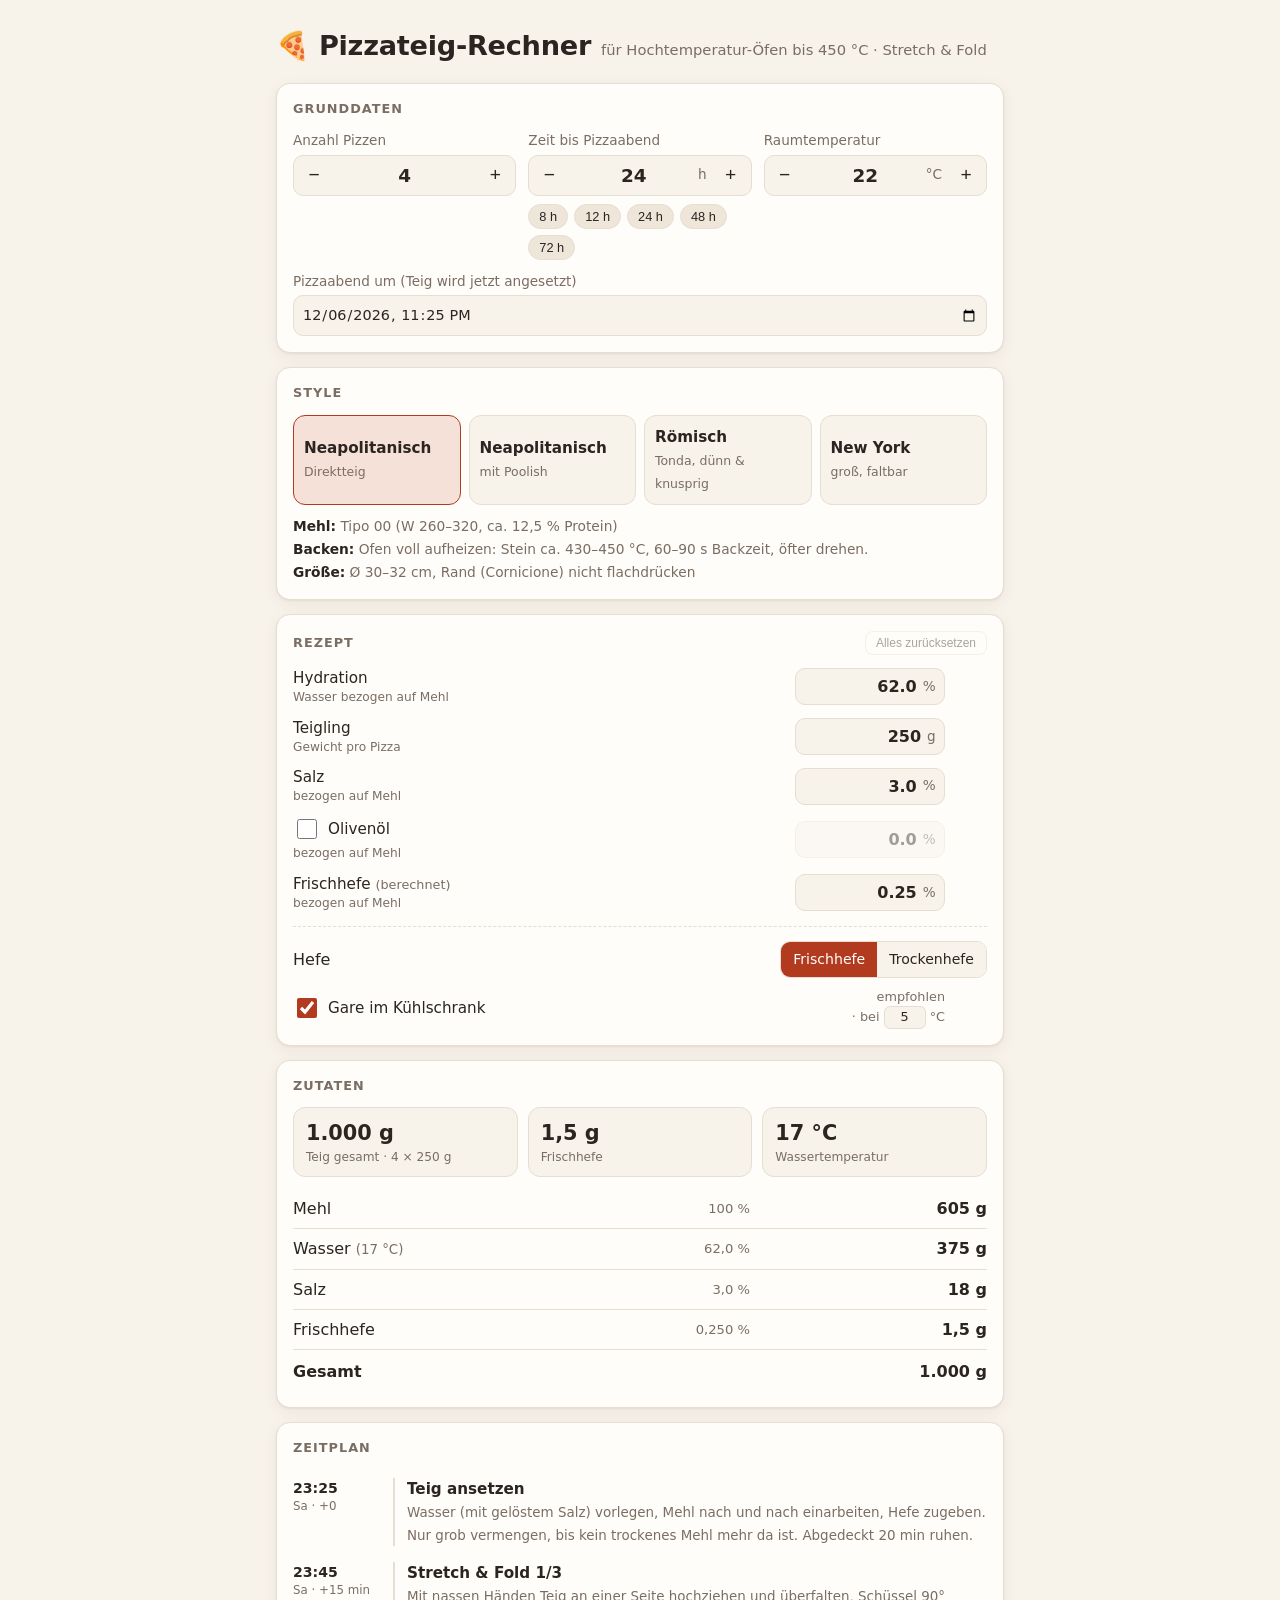
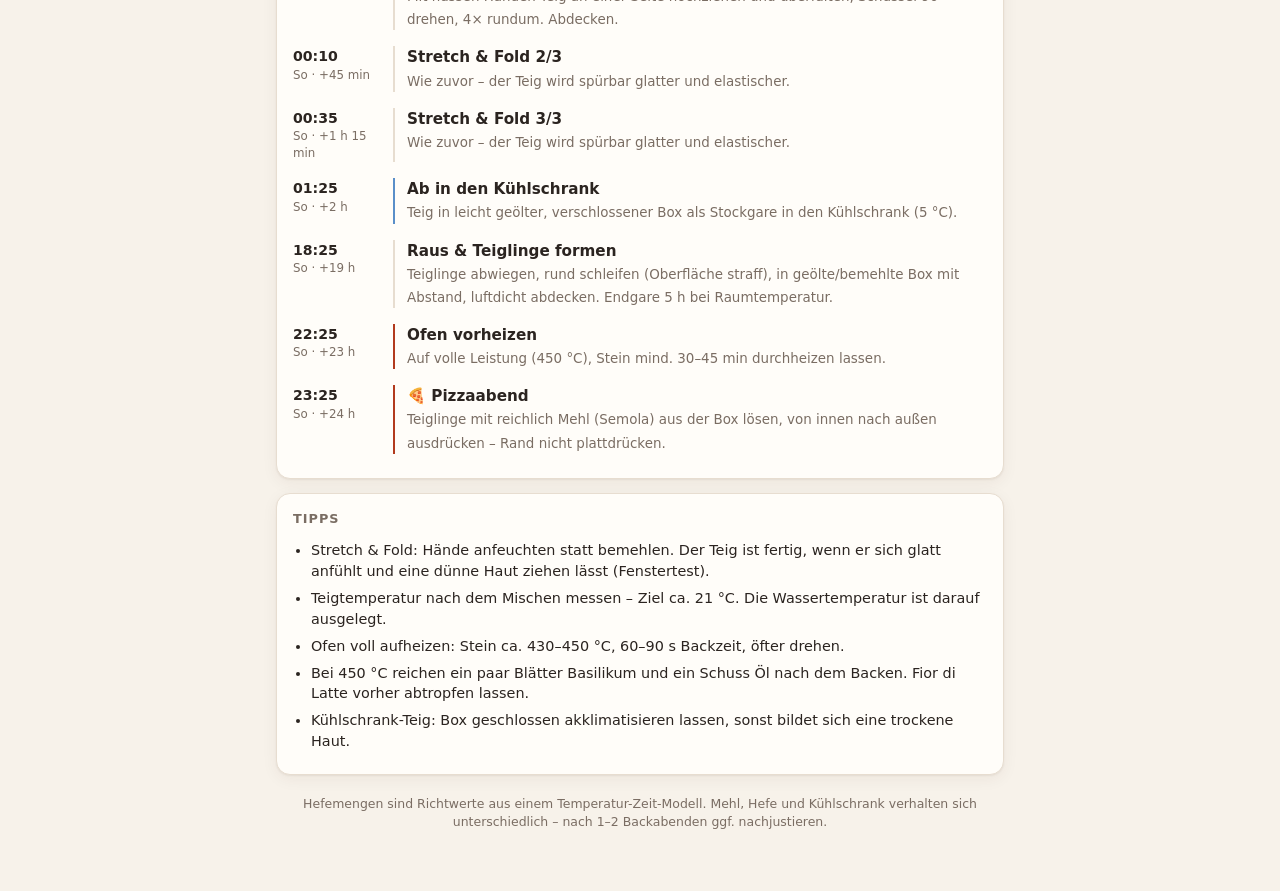
==== index.html @ 467fdfcc "Replace topping generator with pizza dough calculator Co-Authored-By: Claude Opus 5.5 <noreply@anthr" ====
<!DOCTYPE html>
<html lang="de">
<head>
<meta charset="UTF-8">
<meta name="viewport" content="width=device-width, initial-scale=1">
<meta name="theme-color" content="#b23a1e">
<title>Pizzateig-Rechner</title>
<style>
:root{
  --bg:#f7f2ea; --card:#fffdf9; --ink:#2b2420; --muted:#7a6d63; --line:#e7ddd0;
  --accent:#b23a1e; --accent-ink:#fff; --accent-soft:#f6e1d9; --ok:#3f7d3a; --warn:#a66a00; --warn-soft:#fdf1d8;
  --chip:#efe6da; --shadow:0 1px 2px rgba(60,40,20,.06),0 4px 16px rgba(60,40,20,.06);
}
@media (prefers-color-scheme:dark){
  :root:not([data-theme="light"]){
    --bg:#1a1614; --card:#241f1c; --ink:#f1e9e1; --muted:#a8998c; --line:#3a322d;
    --accent:#e2694a; --accent-ink:#1a1614; --accent-soft:#3d2620; --ok:#7fbf77; --warn:#e5b04f; --warn-soft:#3a2e17;
    --chip:#302924; --shadow:none;
  }
}
*{box-sizing:border-box}
html,body{margin:0}
body{background:var(--bg);color:var(--ink);font:16px/1.45 system-ui,-apple-system,"Segoe UI",Roboto,sans-serif;-webkit-font-smoothing:antialiased}
.wrap{max-width:760px;margin:0 auto;padding:20px 16px 60px}
header{display:flex;align-items:baseline;gap:10px;flex-wrap:wrap;margin:6px 0 18px}
header h1{font-size:1.7rem;margin:0;letter-spacing:-.01em}
header p{margin:0;color:var(--muted);font-size:.92rem}
.card{background:var(--card);border:1px solid var(--line);border-radius:14px;padding:16px;margin-bottom:14px;box-shadow:var(--shadow)}
.card h2{font-size:.8rem;text-transform:uppercase;letter-spacing:.08em;color:var(--muted);margin:0 0 12px;display:flex;justify-content:space-between;align-items:center;gap:8px}
.grid{display:grid;grid-template-columns:repeat(3,1fr);gap:12px}
@media (max-width:620px){.grid{grid-template-columns:1fr}}
label.f{display:block;font-size:.85rem;color:var(--muted);margin-bottom:4px}
.stepper{display:flex;align-items:stretch;border:1px solid var(--line);border-radius:10px;overflow:hidden;background:var(--bg)}
.stepper button{border:0;background:transparent;color:var(--ink);width:40px;font-size:1.2rem;cursor:pointer}
.stepper button:active{background:var(--chip)}
.stepper input{flex:1;min-width:0;border:0;background:transparent;text-align:center;font:600 1.15rem system-ui,sans-serif;color:var(--ink);padding:9px 0;-moz-appearance:textfield}
input::-webkit-outer-spin-button,input::-webkit-inner-spin-button{-webkit-appearance:none;margin:0}
.unit{align-self:center;color:var(--muted);font-size:.85rem;padding-right:4px}
.hint{font-size:.8rem;color:var(--muted);margin-top:5px}
.chips{display:flex;gap:6px;flex-wrap:wrap;margin-top:8px}
.chip{border:1px solid var(--line);background:var(--chip);color:var(--ink);border-radius:999px;padding:4px 10px;font-size:.8rem;cursor:pointer}
.chip:hover{border-color:var(--accent)}
input[type=datetime-local]{width:100%;border:1px solid var(--line);border-radius:10px;padding:8px;background:var(--bg);color:var(--ink);font:inherit;font-size:.9rem}
.styles{display:grid;grid-template-columns:repeat(4,1fr);gap:8px}
@media (max-width:620px){.styles{grid-template-columns:1fr 1fr}}
.style{border:1.5px solid var(--line);background:var(--bg);border-radius:12px;padding:10px;text-align:left;cursor:pointer;color:var(--ink);font:inherit}
.style b{display:block;font-size:.95rem}
.style span{font-size:.78rem;color:var(--muted)}
.style[aria-pressed=true]{border-color:var(--accent);background:var(--accent-soft)}
.styleinfo{margin-top:12px;font-size:.86rem;color:var(--muted);display:grid;gap:3px}
.styleinfo strong{color:var(--ink);font-weight:600}
.rows{display:grid;gap:10px}
.row{display:grid;grid-template-columns:1fr 150px 34px;align-items:center;gap:8px}
.row .name{font-size:.95rem}
.row .name small{display:block;color:var(--muted);font-size:.76rem}
.row .in{display:flex;align-items:center;border:1px solid var(--line);border-radius:10px;background:var(--bg);overflow:hidden}
.row .in input{width:100%;border:0;background:transparent;color:var(--ink);font:600 1rem system-ui,sans-serif;padding:8px 6px 8px 10px;text-align:right}
.row.changed .in{border-color:var(--warn);background:var(--warn-soft)}
.reset{border:0;background:transparent;color:var(--warn);font-size:1.1rem;cursor:pointer;visibility:hidden;width:34px;height:34px;border-radius:8px}
.row.changed .reset{visibility:visible}
.reset:hover{background:var(--chip)}
.toggle{display:flex;align-items:center;gap:8px;cursor:pointer;font-size:.95rem}
.toggle input{width:20px;height:20px;accent-color:var(--accent)}
.seg{display:inline-flex;border:1px solid var(--line);border-radius:10px;overflow:hidden}
.seg button{border:0;background:var(--bg);color:var(--ink);padding:7px 12px;font:inherit;font-size:.88rem;cursor:pointer}
.seg button[aria-pressed=true]{background:var(--accent);color:var(--accent-ink)}
.btn-link{border:1px solid var(--line);background:transparent;color:var(--ink);border-radius:8px;padding:4px 10px;font-size:.75rem;cursor:pointer;text-transform:none;letter-spacing:0}
.btn-link:disabled{opacity:.4;cursor:default}
.sep{border:0;border-top:1px dashed var(--line);margin:4px 0}
.notice{border-radius:10px;padding:9px 12px;font-size:.86rem;margin-top:10px;background:var(--warn-soft);color:var(--ink);border-left:3px solid var(--warn)}
.notice.ok{border-left-color:var(--ok);background:var(--chip)}
table{width:100%;border-collapse:collapse}
td{padding:8px 0;border-bottom:1px solid var(--line);font-size:1rem}
td.g{text-align:right;font-weight:700;font-variant-numeric:tabular-nums;white-space:nowrap}
td.p{text-align:right;color:var(--muted);font-size:.82rem;width:70px;font-variant-numeric:tabular-nums}
tr.total td{border-bottom:0;font-weight:700;padding-top:10px}
h3{font-size:.95rem;margin:14px 0 2px}
h3:first-child{margin-top:0}
.sub{font-size:.8rem;color:var(--muted);margin:0 0 4px}
.big{display:flex;gap:10px;flex-wrap:wrap;margin-bottom:12px}
.kpi{flex:1;min-width:120px;background:var(--bg);border:1px solid var(--line);border-radius:12px;padding:10px 12px}
.kpi .v{font-size:1.3rem;font-weight:700;font-variant-numeric:tabular-nums}
.kpi .l{font-size:.76rem;color:var(--muted)}
.tl{list-style:none;margin:0;padding:0;position:relative}
.tl li{display:grid;grid-template-columns:88px 1fr;gap:12px;padding:8px 0;position:relative}
.tl .t{font-variant-numeric:tabular-nums;font-weight:600;font-size:.88rem}
.tl .t small{display:block;color:var(--muted);font-weight:400;font-size:.74rem}
.tl .d{border-left:2px solid var(--line);padding-left:12px}
.tl .d b{display:block;font-size:.95rem}
.tl .d span{font-size:.84rem;color:var(--muted)}
.tl li.cold .d{border-left-color:#5a8fc9}
.tl li.hot .d{border-left-color:var(--accent)}
.tips{margin:0;padding-left:18px;font-size:.9rem}
.tips li{margin-bottom:6px}
footer{color:var(--muted);font-size:.78rem;text-align:center;margin-top:20px}
</style>
</head>
<body>
<div class="wrap">
  <header>
    <h1>🍕 Pizzateig-Rechner</h1>
    <p>für Hochtemperatur-Öfen bis 450 °C · Stretch &amp; Fold</p>
  </header>

  <section class="card">
    <h2>Grunddaten</h2>
    <div class="grid">
      <div>
        <label class="f" for="n">Anzahl Pizzen</label>
        <div class="stepper"><button data-step="n" data-d="-1" aria-label="weniger">−</button><input id="n" type="number" inputmode="numeric" min="1" max="50"><button data-step="n" data-d="1" aria-label="mehr">+</button></div>
      </div>
      <div>
        <label class="f" for="h">Zeit bis Pizzaabend</label>
        <div class="stepper"><button data-step="h" data-d="-1" aria-label="weniger">−</button><input id="h" type="number" inputmode="decimal" min="3" max="120" step="0.5"><span class="unit">h</span><button data-step="h" data-d="1" aria-label="mehr">+</button></div>
        <div class="chips" id="hchips"></div>
      </div>
      <div>
        <label class="f" for="rt">Raumtemperatur</label>
        <div class="stepper"><button data-step="rt" data-d="-1" aria-label="kälter">−</button><input id="rt" type="number" inputmode="decimal" min="14" max="32" step="0.5"><span class="unit">°C</span><button data-step="rt" data-d="1" aria-label="wärmer">+</button></div>
      </div>
    </div>
    <div style="margin-top:12px">
      <label class="f" for="target">Pizzaabend um (Teig wird jetzt angesetzt)</label>
      <input id="target" type="datetime-local">
    </div>
  </section>

  <section class="card">
    <h2>Style</h2>
    <div class="styles" id="styles"></div>
    <div class="styleinfo" id="styleinfo"></div>
  </section>

  <section class="card">
    <h2>Rezept <button class="btn-link" id="resetAll">Alles zurücksetzen</button></h2>
    <div class="rows" id="rows"></div>
    <hr class="sep" style="margin:14px 0">
    <div class="rows">
      <div style="display:flex;justify-content:space-between;align-items:center;gap:10px;flex-wrap:wrap">
        <span>Hefe</span>
        <div class="seg" id="yeastType">
          <button data-v="fresh">Frischhefe</button><button data-v="dry">Trockenhefe</button>
        </div>
      </div>
      <div class="row" id="row-fridge">
        <label class="toggle"><input type="checkbox" id="fridge"> <span id="fridgeLabel">Gare im Kühlschrank</span></label>
        <span class="hint" style="margin:0;text-align:right"><span id="fridgeHint"></span><label id="tfWrap" style="white-space:nowrap"> · bei <input id="tf" type="number" step="1" min="1" max="12" style="width:42px;border:1px solid var(--line);border-radius:6px;background:var(--bg);color:var(--ink);text-align:center;font:inherit"> °C</label></span>
        <button class="reset" data-reset="fridge" title="Vorschlag wiederherstellen">↺</button>
      </div>
    </div>
    <div id="notices"></div>
  </section>

  <section class="card">
    <h2>Zutaten</h2>
    <div class="big" id="kpis"></div>
    <div id="ingredients"></div>
  </section>

  <section class="card">
    <h2>Zeitplan</h2>
    <ul class="tl" id="timeline"></ul>
  </section>

  <section class="card">
    <h2>Tipps</h2>
    <ul class="tips" id="tips"></ul>
  </section>

  <footer>Hefemengen sind Richtwerte aus einem Temperatur-Zeit-Modell. Mehl, Hefe und Kühlschrank verhalten sich unterschiedlich – nach 1–2 Backabenden ggf. nachjustieren.</footer>
</div>

<script>
(() => {
'use strict';

/* ---------- Styles (Originalrezepte, für 450 °C-Ofen) ---------- */
const STYLES = {
  neap: {
    title:'Neapolitanisch', sub:'Direktteig',
    hyd:62, ball:250, salt:3.0, oilOn:false, oil:0, yeastFactor:1.0,
    sf:3, ddt:23, outBase:5, coldBalls:false,
    flour:'Tipo 00 (W 260–320, ca. 12,5 % Protein)',
    bake:'Ofen voll aufheizen: Stein ca. 430–450 °C, 60–90 s Backzeit, öfter drehen.',
    size:'Ø 30–32 cm, Rand (Cornicione) nicht flachdrücken'
  },
  poolish: {
    title:'Neapolitanisch', sub:'mit Poolish',
    hyd:68, ball:260, salt:3.0, oilOn:false, oil:0, yeastFactor:1.0, poolish:40,
    sf:3, ddt:23, outBase:5, coldBalls:false,
    flour:'Tipo 00 (W 300–330) – starkes Mehl, v. a. für die Poolish',
    bake:'Stein ca. 430–450 °C, 60–90 s. Höhere Hydration → luftigerer, aromatischer Rand.',
    size:'Ø 30–33 cm'
  },
  roman: {
    title:'Römisch', sub:'Tonda, dünn & knusprig',
    hyd:58, ball:180, salt:2.5, oilOn:true, oil:4, yeastFactor:1.1,
    sf:2, ddt:23, outBase:4, coldBalls:false,
    flour:'Tipo 0 oder 00 (W 240–280)',
    bake:'Ofen auf ca. 350–380 °C runterregeln, 2–3 min backen, bis der Boden durchgehend knusprig ist.',
    size:'Ø 30–32 cm, mit dem Nudelholz hauchdünn ausrollen, kein Rand'
  },
  ny: {
    title:'New York', sub:'groß, faltbar',
    hyd:63, ball:300, salt:2.5, oilOn:true, oil:2.5, yeastFactor:1.3,
    sf:3, ddt:22, outBase:3, coldBalls:true, preferFridge:true,
    flour:'Brotmehl / Tipo 0 mit hohem Protein (13–14 %), z. B. 70 % Tipo 0 + 30 % Manitoba',
    bake:'Ofen auf ca. 320–350 °C runterregeln, 3–5 min. Klassisch wird Zucker zugegeben – bei Hochtemperatur weglassen, sonst verbrennt der Boden.',
    size:'ca. 35 cm (14″) bei 300 g, für 40 cm ca. 380 g'
  }
};

/* ---------- Hefe-Modell ----------
   Aktivität relativ zu 24 °C (≈ Verdopplung je ~8 °C, unter 12 °C stark gebremst).
   Effektive Gärstunden E = Σ Stunden × Aktivität.
   Frischhefe [% vom Mehl] aus E per log-log-Interpolation (kalibriert an gängigen Praxiswerten). */
const act = T => Math.exp(0.09*(T-24)) * (T < 12 ? Math.exp(0.08*(T-12)) : 1);
const YT = [[1.5,2.8],[2,2.0],[3,1.1],[4,0.7],[6,0.35],[8,0.22],[12,0.13],[16,0.09],[24,0.06],[36,0.04],[48,0.03],[72,0.02],[100,0.015],[150,0.01]];
function freshPct(E){
  if (E <= YT[0][0]) return YT[0][1];
  for (let i=1;i<YT.length;i++){
    const [x1,y1]=YT[i-1],[x2,y2]=YT[i];
    if (E <= x2){
      const t=(Math.log(E)-Math.log(x1))/(Math.log(x2)-Math.log(x1));
      return Math.exp(Math.log(y1)+t*(Math.log(y2)-Math.log(y1)));
    }
  }
  return YT[YT.length-1][1];
}
// Effektive Stunden für eine Phasenliste [{h, T}] inkl. Übergängen Kühlschrank <-> Raum
function effHours(phases){ return phases.reduce((s,p)=>s+p.h*act(p.T),0); }
function coldPhases(rt, tf, hours){ // Teig kühlt nicht sofort ab
  const c=Math.min(2,hours); return [{h:c,T:(rt+tf)/2},{h:Math.max(0,hours-c),T:tf}];
}
function warmPhases(rt, tf, hours){
  const w=Math.min(1.5,hours); return [{h:w,T:(rt+tf)/2},{h:Math.max(0,hours-w),T:rt}];
}
const clamp=(v,a,b)=>Math.min(b,Math.max(a,v));

/* ---------- State ---------- */
const DEFAULTS = {n:4, h:24, rt:22, style:'neap', yeast:'fresh', tf:5, ov:{}};
let S = load();
function load(){
  try{ const s=JSON.parse(localStorage.getItem('pizzateig-v1')); if(s&&STYLES[s.style]) return Object.assign({},DEFAULTS,s,{ov:s.ov||{}}); }catch(e){}
  return JSON.parse(JSON.stringify(DEFAULTS));
}
function save(){ try{ localStorage.setItem('pizzateig-v1', JSON.stringify(S)); }catch(e){} }

/* ---------- Berechnung ---------- */
function compute(){
  const st=STYLES[S.style], ov=S.ov, H=S.h, rt=S.rt, tf=S.tf;
  const isP = S.style==='poolish';
  const tAdj = Math.exp(-0.09*(rt-22)); // wärmer -> kürzere Endgare

  // Vorschläge (Rezept)
  const sug = {hyd:st.hyd, ball:st.ball, salt:st.salt, oilOn:st.oilOn, oil:st.oilOn?st.oil:(st.oil||0), poolish:st.poolish||0, tf:5};
  const val = k => (ov[k]!==undefined ? ov[k] : sug[k]);
  const hyd=val('hyd'), ball=val('ball'), salt=val('salt'), oilOn=val('oilOn'), oil=oilOn?val('oil'):0, pShare=isP?val('poolish'):0;

  // Phasen
  let plan = {};
  let E, poolE=0, fridgePossible, fridgeSuggested;
  if (!isP){
    const out = clamp(st.outBase*tAdj, st.coldBalls?1.5:2, st.coldBalls?4:7);
    const pre = 2; // Mischen + S&F + kurze Stockgare
    const fridgeH = H - pre - out;
    fridgePossible = fridgeH >= 12;
    fridgeSuggested = fridgePossible && (H >= 24 || st.preferFridge || rt >= 26);
    const fridge = fridgePossible && (ov.fridge!==undefined ? ov.fridge : fridgeSuggested);
    if (fridge){
      E = effHours([{h:pre,T:rt}, ...coldPhases(rt,tf,fridgeH), ...warmPhases(rt,tf,out)]);
      plan = {fridge, pre, fridgeH, out};
    } else {
      const appretto = H < 6 ? H*0.45 : clamp(H*0.35*tAdj, 2.5, 8);
      E = H*act(rt);
      plan = {fridge, appretto};
    }
  } else {
    const M = clamp(5*tAdj, 3, 7);          // Hauptteig-Phase
    const P = Math.max(1, H - M);            // Poolish-Phase
    fridgePossible = P >= 14;
    fridgeSuggested = fridgePossible && (P >= 20 || rt >= 26);
    const fridge = fridgePossible && (ov.fridge!==undefined ? ov.fridge : fridgeSuggested);
    if (fridge){
      poolE = effHours([{h:1,T:rt}, ...coldPhases(rt,tf,P-2), {h:1,T:(rt+tf)/2}]);
    } else poolE = P*act(rt);
    E = poolE;
    plan = {fridge, M, P, appretto: M*0.6};
  }

  // Rezeptabhängige Korrektur: Salz bremst, Wasser beschleunigt
  const recipeF = clamp(st.yeastFactor * (1+(salt-2.8)*0.15) * (1-(hyd-62)*0.01), 0.6, 1.6);
  let yPctSug = freshPct(E) * recipeF * (isP ? 0.8 : 1); // Poolish (100 % Hydration) gärt schneller
  if (S.yeast==='dry') yPctSug /= 3;
  sug.yeast = +yPctSug.toPrecision(2);
  const yPct = val('yeast');

  // Mengen
  const total = S.n * ball;
  let flour, water, saltG, oilG, yeastG, poolishBlock=null, mainBlock=null;
  if (!isP){
    flour = total / (1 + hyd/100 + salt/100 + oil/100 + yPct/100);
    water = flour*hyd/100; saltG=flour*salt/100; oilG=flour*oil/100; yeastG=flour*yPct/100;
  } else {
    // Hefe-% bezieht sich auf das Poolish-Mehl
    const pf = pShare/100;
    flour = total / (1 + hyd/100 + salt/100 + oil/100 + pf*yPct/100);
    water = flour*hyd/100; saltG=flour*salt/100; oilG=flour*oil/100;
    const pFlour = flour*pf, pWater = Math.min(pFlour, water);
    yeastG = pFlour*yPct/100;
    poolishBlock = {flour:pFlour, water:pWater, yeast:yeastG};
    mainBlock = {flour:flour-pFlour, water:water-pWater, salt:saltG, oil:oilG};
  }

  // Wassertemperatur (Zielteigtemperatur, Mehltemp ≈ Raumtemp, Reibung S&F ≈ 2 °C)
  let waterT, poolWaterT=null;
  if (!isP){
    const ddt = plan.fridge ? st.ddt-2 : st.ddt;
    waterT = clamp(3*ddt - rt - rt - 2, 2, 35);
  } else {
    poolWaterT = clamp(2*(plan.fridge?20:21) - rt, 2, 30);
    const poolT = plan.fridge ? (rt+tf)/2 : rt;
    waterT = clamp(4*st.ddt - rt - rt - poolT - 2, 2, 30);
  }

  return {st, sug, val, hyd, ball, salt, oil, oilOn, pShare, yPct, total, flour, water, saltG, oilG, yeastG,
          poolishBlock, mainBlock, plan, E, fridgePossible, fridgeSuggested, waterT, poolWaterT, isP};
}

/* ---------- Rendering ---------- */
const $ = id => document.getElementById(id);
const fmt = (v,d=0) => v.toLocaleString('de-DE',{minimumFractionDigits:d,maximumFractionDigits:d});
const g = v => v>=10 ? fmt(v)+' g' : v>=1 ? fmt(v,1)+' g' : fmt(v,2)+' g';

function renderStyles(){
  $('styles').innerHTML = Object.entries(STYLES).map(([k,s]) =>
    `<button class="style" data-style="${k}" aria-pressed="${S.style===k}"><b>${s.title}</b><span>${s.sub}</span></button>`).join('');
  const s=STYLES[S.style];
  $('styleinfo').innerHTML = `<div><strong>Mehl:</strong> ${s.flour}</div><div><strong>Backen:</strong> ${s.bake}</div><div><strong>Größe:</strong> ${s.size}</div>`;
}

const ROWS = [
  {k:'hyd', name:'Hydration', unit:'%', step:0.5, dec:1, help:'Wasser bezogen auf Mehl'},
  {k:'ball', name:'Teigling', unit:'g', step:5, dec:0, help:'Gewicht pro Pizza'},
  {k:'salt', name:'Salz', unit:'%', step:0.1, dec:1, help:'bezogen auf Mehl'},
  {k:'oil', name:'Olivenöl', unit:'%', step:0.5, dec:1, help:'bezogen auf Mehl', toggle:'oilOn'},
  {k:'poolish', name:'Poolish-Anteil', unit:'%', step:5, dec:0, help:'Anteil am Gesamtmehl (100 % Hydration)', only:'poolish'},
  {k:'yeast', name:'Hefe', unit:'%', step:0.01, dec:3, help:''},
];

function renderRows(r){
  const html = ROWS.filter(x=>!x.only || x.only===S.style).map(x=>{
    const v=r.val(x.k), changed = S.ov[x.k]!==undefined || (x.toggle && S.ov[x.toggle]!==undefined);
    let name = x.name, help=x.help;
    if (x.k==='yeast'){
      name = (S.yeast==='dry'?'Trockenhefe':'Frischhefe') + ' <span style="color:var(--muted);font-size:.8rem">(berechnet)</span>';
      help = r.isP ? 'bezogen auf das Poolish-Mehl' : 'bezogen auf Mehl';
    }
    if (x.toggle){
      name = `<label class="toggle" style="display:inline-flex"><input type="checkbox" data-toggle="${x.toggle}" ${r.oilOn?'checked':''}> ${x.name}</label>`;
    }
    const disabled = x.toggle && !r.oilOn;
    const shown = x.k==='yeast' ? (+v).toFixed(v<0.1?3:2) : fmt(+v, x.dec).replace(/\./g,'').replace(',', '.');
    return `<div class="row ${changed?'changed':''}">
      <div class="name">${name}<small>${help}${changed?` · Vorschlag: ${x.k==='yeast'? (+r.sug[x.k]).toString().replace('.',',') : fmt(r.sug[x.k],x.dec)} ${x.unit}`:''}</small></div>
      <div class="in" style="${disabled?'opacity:.45':''}"><input type="number" inputmode="decimal" step="${x.step}" data-k="${x.k}" value="${shown}" ${disabled?'disabled':''}><span class="unit">${x.unit}&nbsp;</span></div>
      <button class="reset" data-reset="${x.k}${x.toggle?','+x.toggle:''}" title="Vorschlag wiederherstellen">↺</button>
    </div>`;
  }).join('');
  const rows=$('rows');
  // Fokus erhalten, wenn ein Feld gerade bearbeitet wird
  const active=document.activeElement && document.activeElement.dataset ? document.activeElement.dataset.k : null;
  if (active && rows.contains(document.activeElement)) {
    // nur Nachbar-Felder und Klassen aktualisieren
    const tmp=document.createElement('div'); tmp.innerHTML=html;
    [...tmp.children].forEach((nr,i)=>{
      const cur=rows.children[i]; if(!cur) return;
      const ci=cur.querySelector('input[data-k]'), ni=nr.querySelector('input[data-k]');
      cur.className=nr.className;
      cur.querySelector('.name small').innerHTML=nr.querySelector('.name small').innerHTML;
      if (ci && ci.dataset.k!==active) ci.value=ni.value;
    });
    return;
  }
  rows.innerHTML = html;
}

function renderFridge(r){
  const cb=$('fridge'), row=$('row-fridge');
  cb.disabled = !r.fridgePossible;
  cb.checked = r.plan.fridge;
  $('fridgeLabel').textContent = r.isP ? 'Poolish im Kühlschrank' : 'Gare im Kühlschrank';
  const hint = !r.fridgePossible ? (r.isP?'ab ca. ':'ab ca. ')+minFridgeHours(r)+' h möglich'
             : r.fridgeSuggested ? 'empfohlen' : 'optional';
  $('fridgeHint').textContent = hint;
  $('tfWrap').style.display = r.plan.fridge ? '' : 'none';
  if (document.activeElement!==$('tf')) $('tf').value = S.tf;
  row.classList.toggle('changed', S.ov.fridge!==undefined && r.fridgePossible);
}
function minFridgeHours(r){
  if (r.isP) return Math.ceil(14 + r.plan.M);
  const tAdj=Math.exp(-0.09*(S.rt-22)), st=r.st;
  return Math.ceil(2 + 12 + clamp(st.outBase*tAdj, st.coldBalls?1.5:2, st.coldBalls?4:7));
}

function renderNotices(r){
  const n=[];
  if (!r.plan.fridge && !r.isP && S.h>30) n.push(['','Sehr lange Gare bei Raumtemperatur – die Hefemenge wird winzig und der Teig kann übersäuern. Kühlschrank-Gare ist hier deutlich sicherer.']);
  if (!r.plan.fridge && S.rt>=26 && S.h>=12) n.push(['','Warmer Raum: Teig im Auge behalten. Bei Übergare Teiglinge zwischendurch kurz kühl stellen.']);
  if (r.isP && r.plan.P<8) n.push(['','Für Poolish ist die Zeit knapp (Poolish < 8 h). Die Hefemenge wird hoch – Direktteig wäre hier die bessere Wahl.']);
  if (!r.isP && S.h<6) n.push(['','Kurze Gare: Pizza wird gehen, aber Aroma und Bekömmlichkeit profitieren stark von ≥ 8 h.']);
  if (r.yPct > 0 && r.yeastG < 1) n.push(['ok',`Kleine Hefemenge: 1 g ${S.yeast==='dry'?'Trockenhefe':'Frischhefe'} in 100 g Wasser (aus der Rezeptmenge) auflösen und davon <b>${fmt(r.yeastG*100)} g</b> verwenden.`]);
  if (r.hyd>70 && S.style!=='poolish') n.push(['','Hohe Hydration – mehr Stretch & Fold-Runden und ein starkes Mehl einplanen.']);
  $('notices').innerHTML = n.map(([c,t])=>`<div class="notice ${c}">${t}</div>`).join('');
}

function renderIngredients(r){
  const yName = S.yeast==='dry' ? 'Trockenhefe (Instant)' : 'Frischhefe';
  const pct = (v)=> fmt(v/r.flour*100, 1)+' %';
  $('kpis').innerHTML = `
    <div class="kpi"><div class="v">${fmt(r.total)} g</div><div class="l">Teig gesamt · ${S.n} × ${fmt(r.ball)} g</div></div>
    <div class="kpi"><div class="v">${g(r.yeastG)}</div><div class="l">${yName}</div></div>
    <div class="kpi"><div class="v">${fmt(r.waterT)} °C</div><div class="l">Wassertemperatur${r.isP?' Hauptteig':''}</div></div>`;
  let h='';
  if (!r.isP){
    h += `<table>
      <tr><td>Mehl</td><td class="p">100 %</td><td class="g">${g(r.flour)}</td></tr>
      <tr><td>Wasser <small style="color:var(--muted)">(${fmt(r.waterT)} °C)</small></td><td class="p">${pct(r.water)}</td><td class="g">${g(r.water)}</td></tr>
      <tr><td>Salz</td><td class="p">${pct(r.saltG)}</td><td class="g">${g(r.saltG)}</td></tr>
      ${r.oilG>0?`<tr><td>Olivenöl</td><td class="p">${pct(r.oilG)}</td><td class="g">${g(r.oilG)}</td></tr>`:''}
      <tr><td>${yName}</td><td class="p">${fmt(r.yPct,3)} %</td><td class="g">${g(r.yeastG)}</td></tr>
      <tr class="total"><td>Gesamt</td><td></td><td class="g">${g(r.flour+r.water+r.saltG+r.oilG+r.yeastG)}</td></tr>
    </table>`;
  } else {
    const p=r.poolishBlock, m=r.mainBlock;
    h += `<h3>1 · Poolish</h3><p class="sub">Wasser ca. ${fmt(r.poolWaterT)} °C · ${fmt(r.pShare)} % des Mehls</p><table>
      <tr><td>Mehl</td><td class="g">${g(p.flour)}</td></tr>
      <tr><td>Wasser</td><td class="g">${g(p.water)}</td></tr>
      <tr><td>${yName} <small style="color:var(--muted)">(${fmt(r.yPct,3)} % v. Poolish-Mehl)</small></td><td class="g">${g(p.yeast)}</td></tr>
    </table>
    <h3>2 · Hauptteig</h3><p class="sub">Wasser ca. ${fmt(r.waterT)} °C</p><table>
      <tr><td>Poolish (komplett)</td><td class="g">${g(p.flour+p.water+p.yeast)}</td></tr>
      <tr><td>Mehl</td><td class="g">${g(m.flour)}</td></tr>
      <tr><td>Wasser</td><td class="g">${g(m.water)}</td></tr>
      <tr><td>Salz</td><td class="g">${g(m.salt)}</td></tr>
      ${m.oil>0?`<tr><td>Olivenöl</td><td class="g">${g(m.oil)}</td></tr>`:''}
    </table>
    <h3>Gesamt</h3><table>
      <tr><td>Mehl</td><td class="p">100 %</td><td class="g">${g(r.flour)}</td></tr>
      <tr><td>Wasser</td><td class="p">${pct(r.water)}</td><td class="g">${g(r.water)}</td></tr>
      <tr><td>Salz</td><td class="p">${pct(r.saltG)}</td><td class="g">${g(r.saltG)}</td></tr>
      ${r.oilG>0?`<tr><td>Olivenöl</td><td class="p">${pct(r.oilG)}</td><td class="g">${g(r.oilG)}</td></tr>`:''}
      <tr><td>${yName}</td><td class="p"></td><td class="g">${g(r.yeastG)}</td></tr>
    </table>`;
  }
  $('ingredients').innerHTML = h;
}

/* ---------- Zeitplan ---------- */
function clock(hOffset){
  const d=new Date(Date.now()+hOffset*3600e3);
  d.setMinutes(Math.round(d.getMinutes()/5)*5,0,0);
  const day=d.toLocaleDateString('de-DE',{weekday:'short'});
  const t=d.toLocaleTimeString('de-DE',{hour:'2-digit',minute:'2-digit'});
  return {day,t};
}
const dur = h => { const m=Math.round(h*60/15)*15; const hh=Math.floor(m/60), mm=m%60; return hh? (mm? `${hh} h ${mm} min` : `${hh} h`) : `${mm} min`; };

function sfSteps(t0, sets, label){
  const out=[];
  out.push({t:t0, b:label, s:'Wasser (mit gelöstem Salz) vorlegen, Mehl nach und nach einarbeiten, Hefe zugeben. Nur grob vermengen, bis kein trockenes Mehl mehr da ist. Abgedeckt 20 min ruhen.'});
  for (let i=1;i<=sets;i++) out.push({t:t0+ (20+ (i-1)*25)/60, b:`Stretch & Fold ${i}/${sets}`, s: i===1?'Mit nassen Händen Teig an einer Seite hochziehen und überfalten, Schüssel 90° drehen, 4× rundum. Abdecken.' : 'Wie zuvor – der Teig wird spürbar glatter und elastischer.'});
  return out;
}

function renderTimeline(r){
  const st=r.st, p=r.plan, H=S.h, steps=[];
  const ballTxt = 'Teiglinge abwiegen, rund schleifen (Oberfläche straff), in geölte/bemehlte Box mit Abstand, luftdicht abdecken.';
  if (!r.isP){
    steps.push(...sfSteps(0, st.sf, 'Teig ansetzen'));
    const sfEnd = (20+(st.sf-1)*25)/60;
    if (p.fridge){
      if (st.coldBalls){
        steps.push({t:p.pre, b:'Teiglinge formen → Kühlschrank', s:ballTxt+` Ab in den Kühlschrank (${S.tf} °C).`, cls:'cold'});
      } else {
        steps.push({t:p.pre, b:'Ab in den Kühlschrank', s:`Teig in leicht geölter, verschlossener Box als Stockgare in den Kühlschrank (${S.tf} °C).`, cls:'cold'});
      }
      steps.push({t:p.pre+p.fridgeH, b: st.coldBalls?'Teiglinge aus dem Kühlschrank':'Raus & Teiglinge formen', s: st.coldBalls?`Box geschlossen bei Raumtemperatur akklimatisieren lassen (${dur(p.out)}).`:`${ballTxt} Endgare ${dur(p.out)} bei Raumtemperatur.`});
    } else {
      const ballAt = H - p.appretto;
      if (ballAt - sfEnd > 0.5) steps.push({t:sfEnd+0.1, b:'Stockgare', s:`Abgedeckt bei ${fmt(S.rt,1)} °C ruhen lassen (${dur(ballAt-sfEnd)}).`});
      steps.push({t:Math.max(ballAt, sfEnd+0.25), b:'Teiglinge formen', s:`${ballTxt} Endgare ${dur(p.appretto)}.`});
    }
  } else {
    if (p.fridge){
      steps.push({t:0, b:'Poolish ansetzen', s:'Hefe im Wasser auflösen, Mehl einrühren bis glatt. Abgedeckt 1 h bei Raumtemperatur.'});
      steps.push({t:1, b:'Poolish in den Kühlschrank', s:`Verschlossen bei ${S.tf} °C.`, cls:'cold'});
      steps.push({t:p.P-1, b:'Poolish raus', s:'Ca. 1 h akklimatisieren. Reif: Oberfläche voller Blasen, leicht gewölbt bis gerade einfallend.'});
    } else {
      steps.push({t:0, b:'Poolish ansetzen', s:`Hefe im Wasser auflösen, Mehl einrühren bis glatt. Abgedeckt bei ${fmt(S.rt,1)} °C reifen lassen (${dur(p.P)}). Reif: voller Blasen, Oberfläche beginnt leicht einzufallen.`});
    }
    const t0=p.P;
    steps.push({t:t0, b:'Hauptteig mischen', s:'Poolish mit dem Hauptteig-Wasser lösen, Mehl nach und nach einarbeiten, nach 5 min Salz (und ggf. Öl) zugeben. Abgedeckt 20 min ruhen.'});
    for (let i=1;i<=st.sf;i++) steps.push({t:t0+(20+(i-1)*25)/60, b:`Stretch & Fold ${i}/${st.sf}`, s: i===1?'Mit nassen Händen Teig hochziehen und überfalten, 4× rundum. Abdecken.':'Wie zuvor.'});
    const sfEnd=t0+(20+(st.sf-1)*25)/60, ballAt=H-p.appretto;
    steps.push({t:Math.max(ballAt,sfEnd+0.25), b:'Teiglinge formen', s:`${ballTxt} Endgare ${dur(H-Math.max(ballAt,sfEnd+0.25))} bei Raumtemperatur.`});
  }
  steps.push({t:H-1, b:'Ofen vorheizen', s: S.style==='neap'||S.style==='poolish' ? 'Auf volle Leistung (450 °C), Stein mind. 30–45 min durchheizen lassen.' : S.style==='roman' ? 'Auf ca. 350–380 °C (Steintemperatur messen).' : 'Auf ca. 320–350 °C (Steintemperatur messen).', cls:'hot'});
  steps.push({t:H, b:'🍕 Pizzaabend', s:'Teiglinge mit reichlich Mehl (Semola) aus der Box lösen, von innen nach außen ausdrücken – Rand nicht plattdrücken.', cls:'hot'});
  steps.sort((a,b)=>a.t-b.t);
  $('timeline').innerHTML = steps.map(x=>{ const c=clock(x.t); return `<li class="${x.cls||''}"><div class="t">${c.t}<small>${c.day} · +${dur(x.t)==='0 min'?'0':dur(x.t)}</small></div><div class="d"><b>${x.b}</b><span>${x.s}</span></div></li>`; }).join('');
}

function renderTips(r){
  const t = [
    'Stretch & Fold: Hände anfeuchten statt bemehlen. Der Teig ist fertig, wenn er sich glatt anfühlt und eine dünne Haut ziehen lässt (Fenstertest).',
    'Teigtemperatur nach dem Mischen messen – Ziel ca. '+(r.isP?r.st.ddt:(r.plan.fridge?r.st.ddt-2:r.st.ddt))+' °C. Die Wassertemperatur ist darauf ausgelegt.',
    r.st.bake,
  ];
  if (S.style==='neap'||S.style==='poolish') t.push('Bei 450 °C reichen ein paar Blätter Basilikum und ein Schuss Öl nach dem Backen. Fior di Latte vorher abtropfen lassen.');
  if (S.style==='roman') t.push('Für die typische Knusprigkeit ausrollen, sparsam belegen und eher etwas länger bei niedrigerer Hitze backen.');
  if (S.style==='ny') t.push('Low-moisture Mozzarella verwenden, Sauce ungekocht. Pizza zum Essen in der Mitte falten.');
  if (r.plan.fridge) t.push('Kühlschrank-Teig: Box geschlossen akklimatisieren lassen, sonst bildet sich eine trockene Haut.');
  $('tips').innerHTML = t.map(x=>`<li>${x}</li>`).join('');
}

function syncTarget(){
  const d=new Date(Date.now()+S.h*3600e3);
  const p=n=>String(n).padStart(2,'0');
  $('target').value = `${d.getFullYear()}-${p(d.getMonth()+1)}-${p(d.getDate())}T${p(d.getHours())}:${p(d.getMinutes())}`;
}

function render(){
  ['n','h','rt'].forEach(k=>{ if (document.activeElement!==$(k)) $(k).value=S[k]; });
  if (document.activeElement!==$('target')) syncTarget();
  $('hchips').innerHTML=[8,12,24,48,72].map(h=>`<button class="chip" data-h="${h}">${h} h</button>`).join('');
  document.querySelectorAll('#yeastType button').forEach(b=>b.setAttribute('aria-pressed', b.dataset.v===S.yeast));
  renderStyles();
  const r=compute();
  renderRows(r); renderFridge(r); renderNotices(r); renderIngredients(r); renderTimeline(r); renderTips(r);
  $('resetAll').disabled = Object.keys(S.ov).length===0;
  save();
}

/* ---------- Events ---------- */
const LIM = {n:[1,50], h:[3,120], rt:[14,32]};
function setBase(k,v){ if (isNaN(v)) return; S[k]=clamp(v,...LIM[k]); render(); }

document.addEventListener('click', e=>{
  const b=e.target.closest('button'); if(!b) return;
  if (b.dataset.step){ const k=b.dataset.step, step=k==='h'&&S.h>=24?6:1; setBase(k, +S[k] + (+b.dataset.d)*step); }
  else if (b.dataset.style){ if (S.style!==b.dataset.style){ S.style=b.dataset.style; S.ov={}; } render(); }
  else if (b.dataset.h){ setBase('h', +b.dataset.h); }
  else if (b.dataset.reset){ b.dataset.reset.split(',').forEach(k=>delete S.ov[k]); render(); }
  else if (b.id==='resetAll'){ S.ov={}; render(); }
  else if (b.parentElement.id==='yeastType'){
    if (S.yeast!==b.dataset.v){ // überschriebenen Wert umrechnen
      if (S.ov.yeast!==undefined) S.ov.yeast = +(b.dataset.v==='dry' ? S.ov.yeast/3 : S.ov.yeast*3).toPrecision(2);
      S.yeast=b.dataset.v;
    }
    render();
  }
});

document.addEventListener('input', e=>{
  const el=e.target;
  if (['n','h','rt'].includes(el.id)){ const v=parseFloat(el.value); if(!isNaN(v)&&v>=LIM[el.id][0]&&v<=LIM[el.id][1]){ S[el.id]=v; render(); } }
  else if (el.dataset.k){
    const v=parseFloat(String(el.value).replace(',','.')); if (isNaN(v)||v<0) return;
    const sug=compute().sug[el.dataset.k];
    if (Math.abs(v-sug) < 1e-9) delete S.ov[el.dataset.k]; else S.ov[el.dataset.k]=v;
    render();
  }
  else if (el.id==='tf'){ const v=parseFloat(el.value); if(!isNaN(v)&&v>=1&&v<=12){ S.tf=v; render(); } }
});

document.addEventListener('change', e=>{
  const el=e.target;
  if (['n','h','rt'].includes(el.id)) setBase(el.id, parseFloat(el.value));
  else if (el.id==='target'){
    const t=new Date(el.value).getTime(); if(isNaN(t)) return;
    setBase('h', Math.round((t-Date.now())/3600e3*2)/2);
  }
  else if (el.id==='fridge'){
    const sugg=compute().fridgeSuggested;
    if (el.checked===sugg) delete S.ov.fridge; else S.ov.fridge=el.checked;
    render();
  }
  else if (el.dataset.toggle){
    const k=el.dataset.toggle, st=STYLES[S.style];
    if (el.checked===st.oilOn) delete S.ov[k]; else S.ov[k]=el.checked;
    if (el.checked && !st.oilOn && S.ov.oil===undefined) S.ov.oil=3;
    if (!el.checked) delete S.ov.oil;
    render();
  }
  else if (el.dataset.k){ render(); }
});

document.addEventListener('focusout', e=>{ if (e.target.dataset && e.target.dataset.k) setTimeout(render,0); });

render();
setInterval(()=>{ if(!document.activeElement || document.activeElement===document.body) render(); }, 60000);
})();
</script>
</body>
</html>
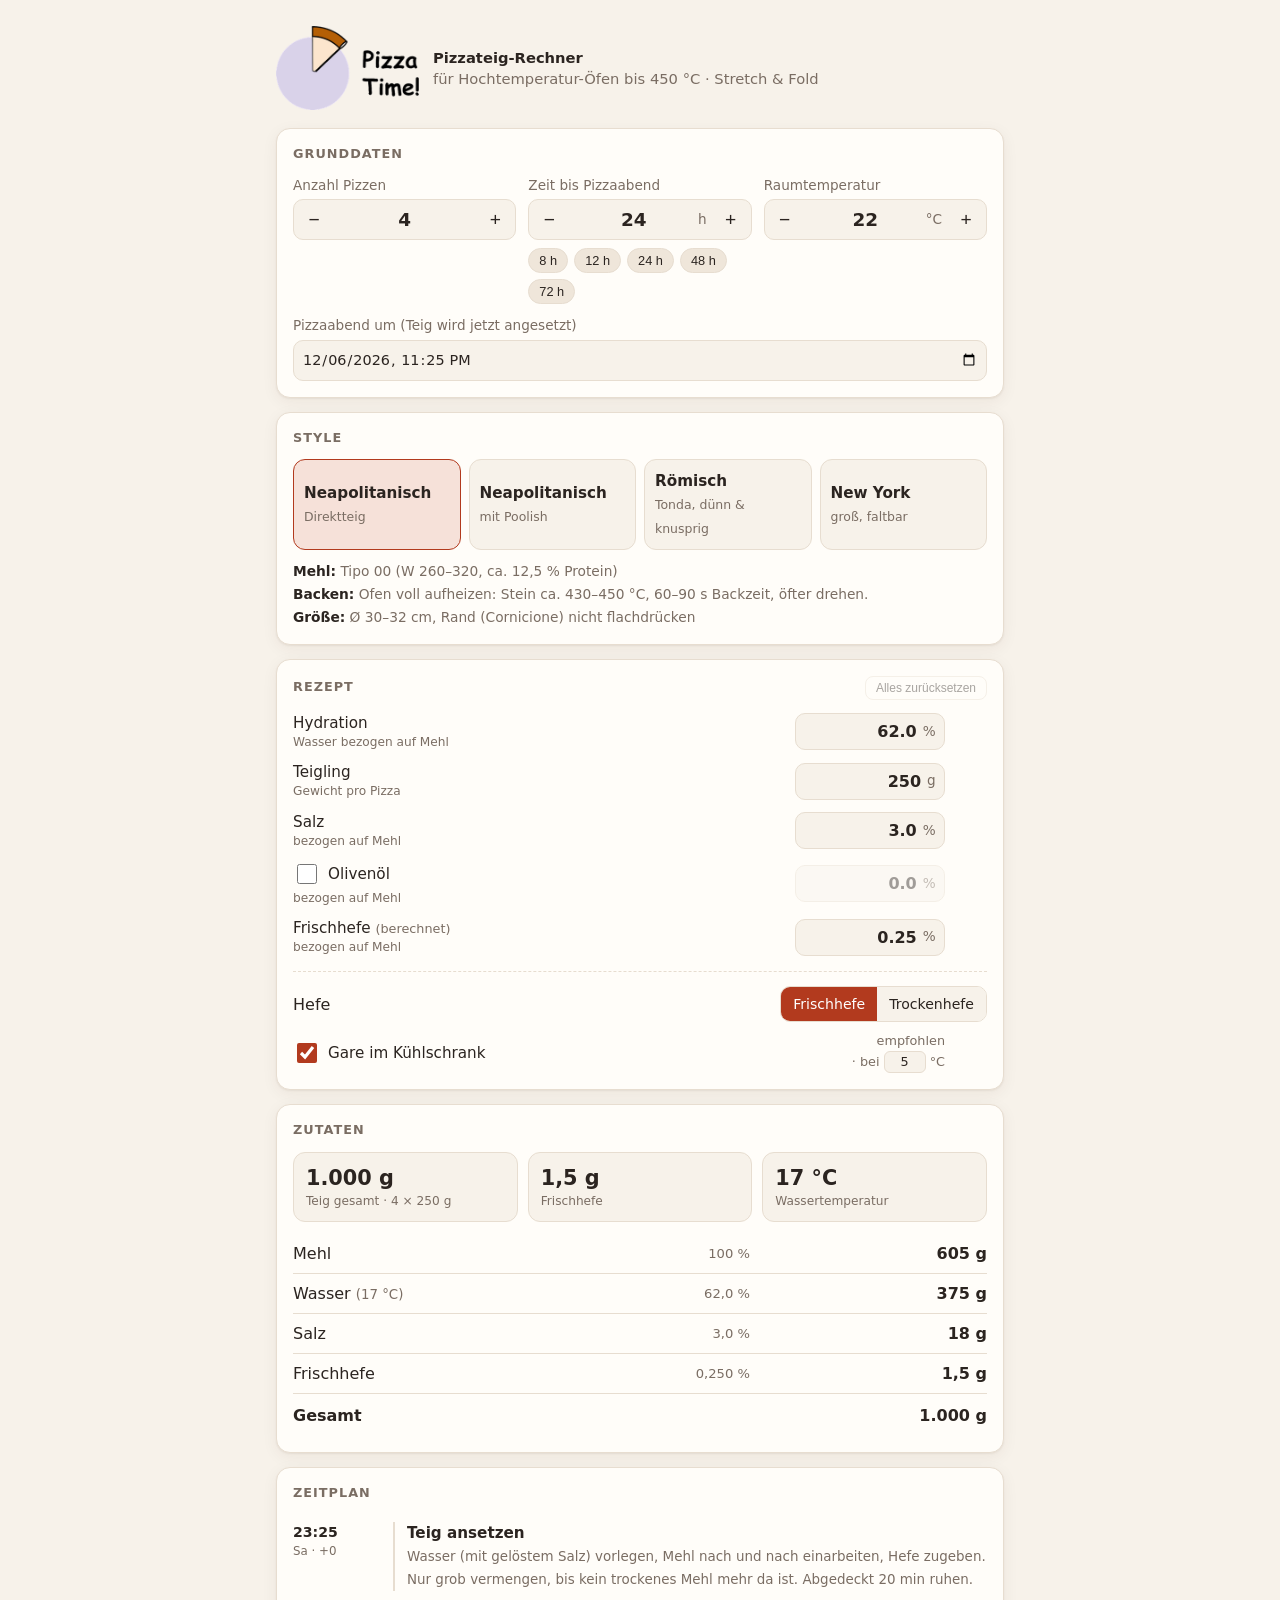
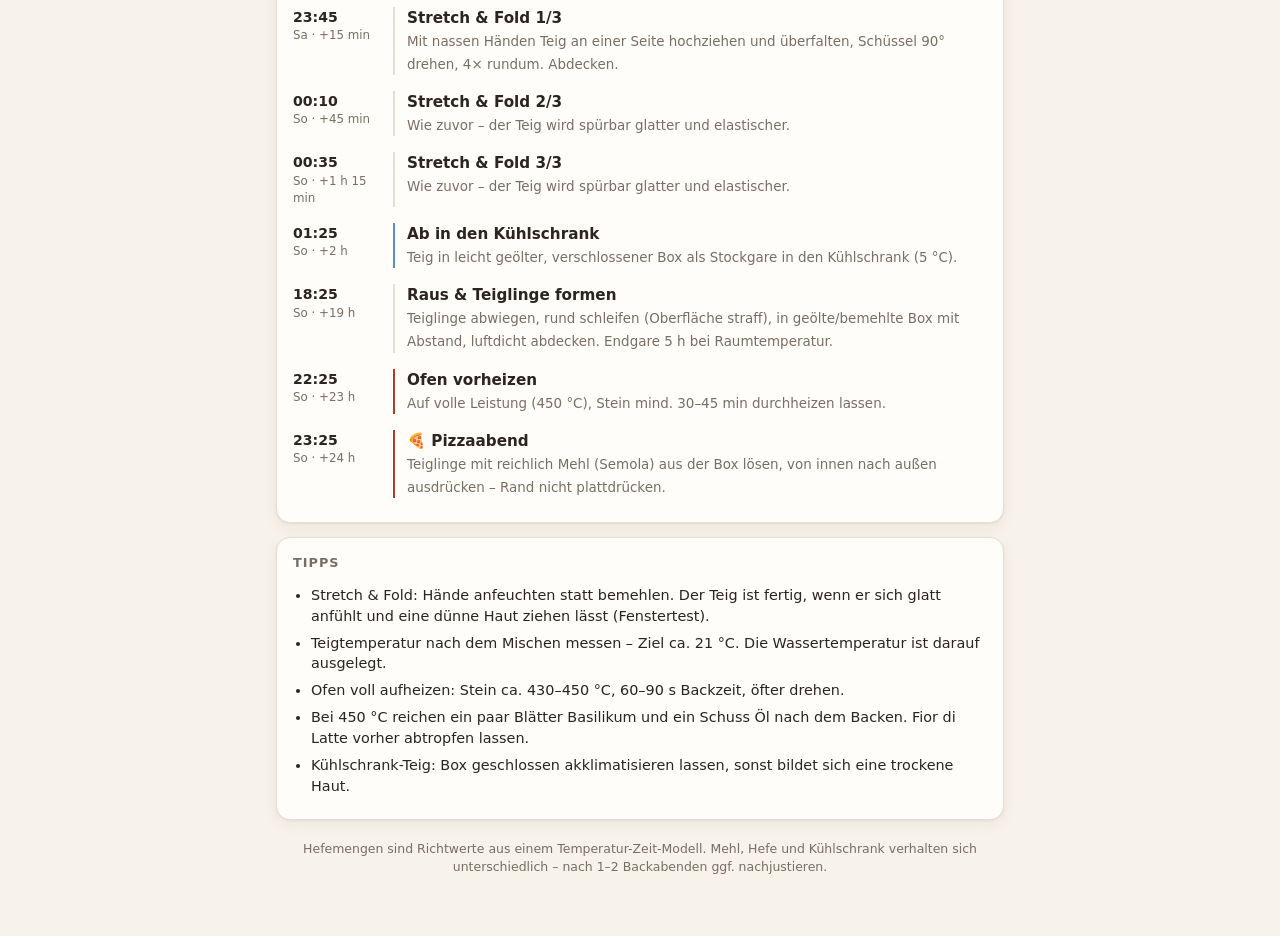
==== commit 6c58c5c1: "Rename to Pizza Time, add logo and favicon Co-Authored-By: Claude Opus 5.5 <noreply@anthropic.com> C" ====
--- a/index.html
+++ b/index.html
@@ -4,7 +4,9 @@
 <meta charset="UTF-8">
 <meta name="viewport" content="width=device-width, initial-scale=1">
 <meta name="theme-color" content="#b23a1e">
-<title>Pizzateig-Rechner</title>
+<title>Pizza Time</title>
+<link rel="icon" type="image/png" href="icon.png">
+<link rel="apple-touch-icon" href="icon.png">
 <style>
 :root{
   --bg:#f7f2ea; --card:#fffdf9; --ink:#2b2420; --muted:#7a6d63; --line:#e7ddd0;
@@ -22,8 +24,10 @@
 html,body{margin:0}
 body{background:var(--bg);color:var(--ink);font:16px/1.45 system-ui,-apple-system,"Segoe UI",Roboto,sans-serif;-webkit-font-smoothing:antialiased}
 .wrap{max-width:760px;margin:0 auto;padding:20px 16px 60px}
-header{display:flex;align-items:baseline;gap:10px;flex-wrap:wrap;margin:6px 0 18px}
-header h1{font-size:1.7rem;margin:0;letter-spacing:-.01em}
+header{display:flex;align-items:center;gap:14px;flex-wrap:wrap;margin:6px 0 18px}
+header h1{margin:0;line-height:0}
+header .logo{height:84px;width:auto;display:block}
+@media (prefers-color-scheme:dark){:root:not([data-theme="light"]) header .logo{background:#f7f2ea;border-radius:12px;padding:6px 10px}}
 header p{margin:0;color:var(--muted);font-size:.92rem}
 .card{background:var(--card);border:1px solid var(--line);border-radius:14px;padding:16px;margin-bottom:14px;box-shadow:var(--shadow)}
 .card h2{font-size:.8rem;text-transform:uppercase;letter-spacing:.08em;color:var(--muted);margin:0 0 12px;display:flex;justify-content:space-between;align-items:center;gap:8px}
@@ -98,8 +102,8 @@
 <body>
 <div class="wrap">
   <header>
-    <h1>🍕 Pizzateig-Rechner</h1>
-    <p>für Hochtemperatur-Öfen bis 450 °C · Stretch &amp; Fold</p>
+    <h1><img class="logo" src="logo.png" alt="Pizza Time!" width="160" height="94"></h1>
+    <p><b style="color:var(--ink)">Pizzateig-Rechner</b><br>für Hochtemperatur-Öfen bis 450 °C · Stretch &amp; Fold</p>
   </header>
 
   <section class="card">
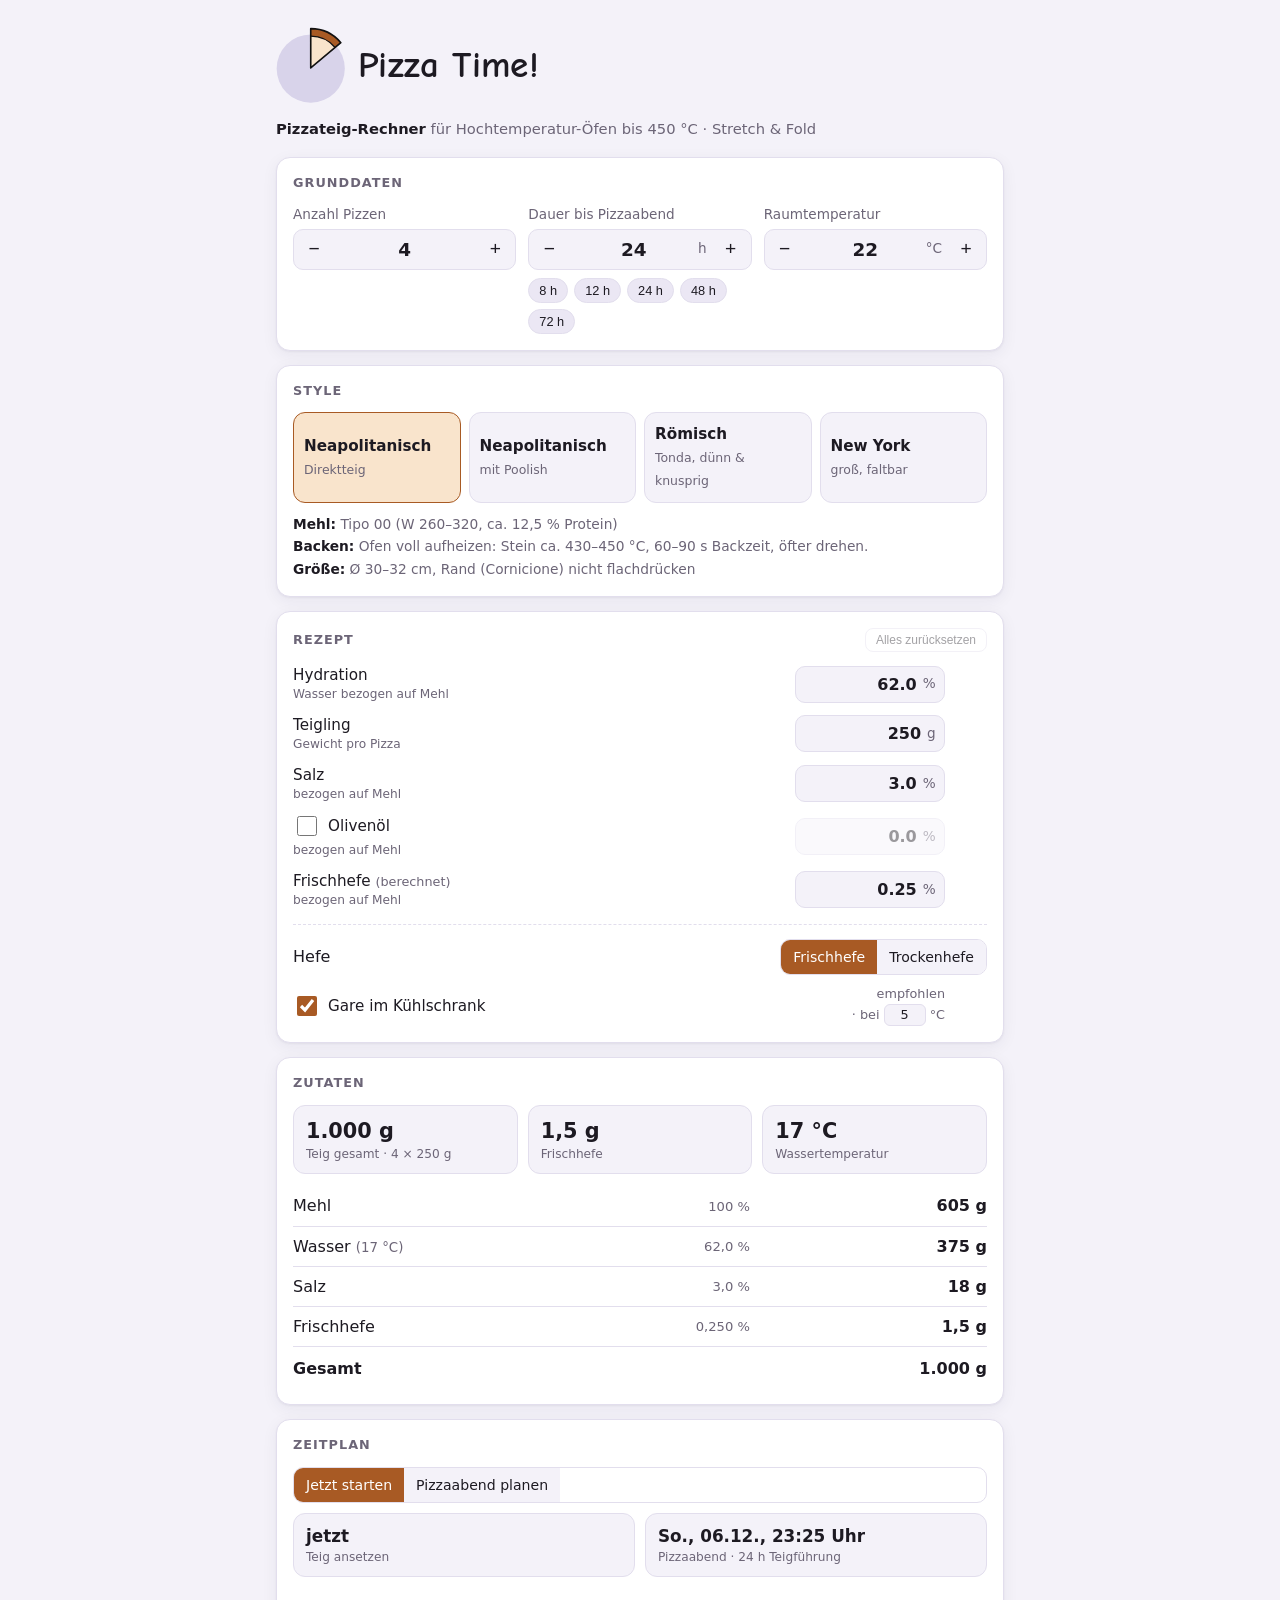
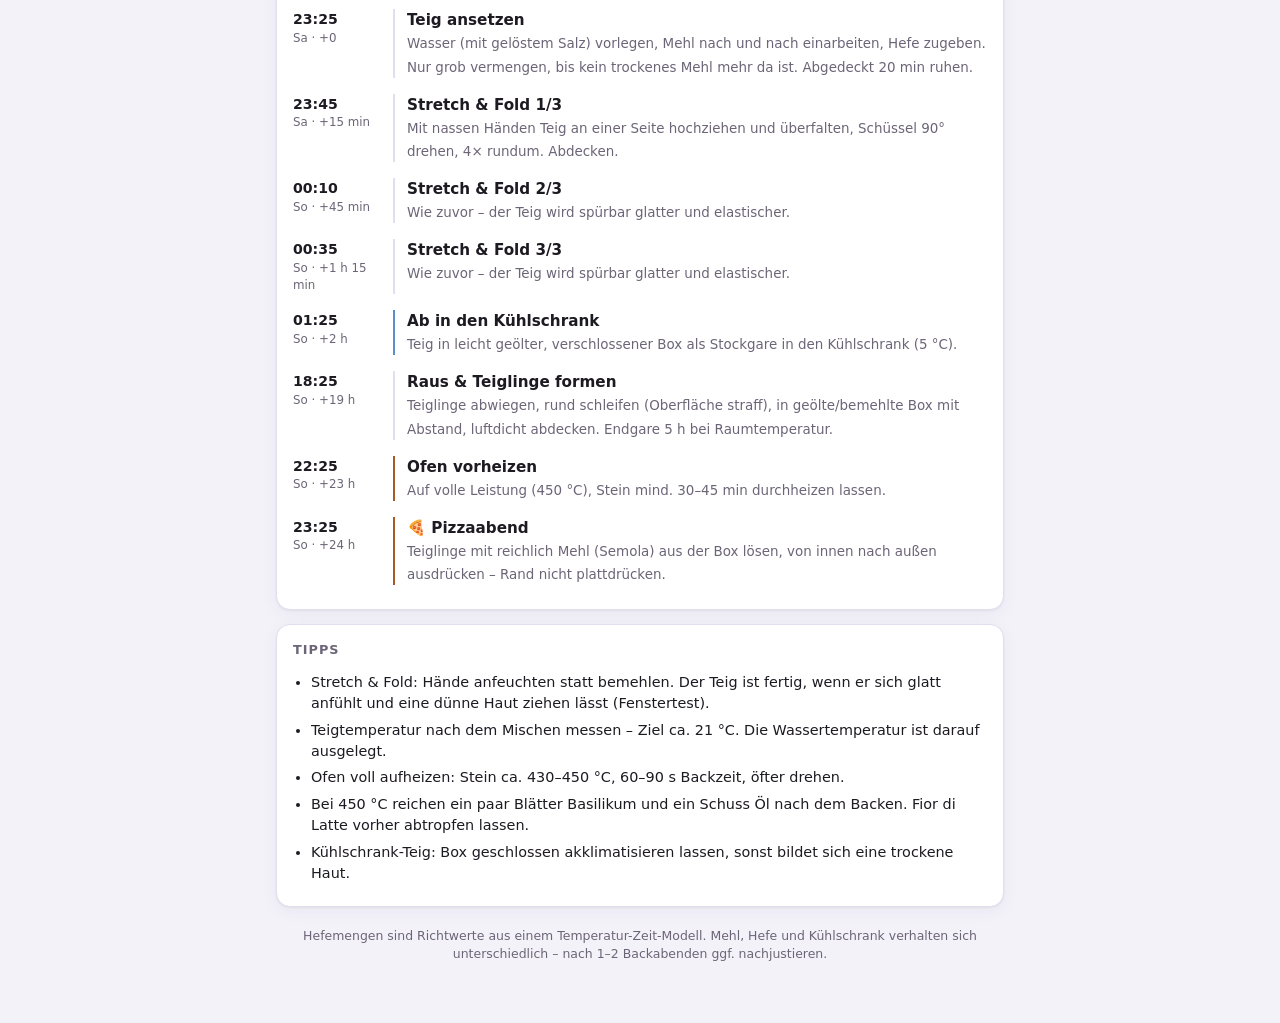
==== commit b6f3ce07: "SVG logo, logo color palette, plannable start time in schedule Co-Authored-By: Claude Opus 5.5 <nore" ====
--- a/index.html
+++ b/index.html
@@ -3,21 +3,23 @@
 <head>
 <meta charset="UTF-8">
 <meta name="viewport" content="width=device-width, initial-scale=1">
-<meta name="theme-color" content="#b23a1e">
+<meta name="theme-color" content="#a85a24">
 <title>Pizza Time</title>
-<link rel="icon" type="image/png" href="icon.png">
+<link rel="icon" href="data:image/svg+xml,<svg xmlns='http://www.w3.org/2000/svg' viewBox='-106 -128 214 238'><circle cx='0' cy='2' r='104' fill='%23d8d3ea'/><path d='M0,0 L0,-97 A97,97 0 0 1 74.3,-62.4 Z' fill='%23f9e4cc'/><path d='M0,-97 L0,-120 A120,120 0 0 1 91.9,-77.1 L74.3,-62.4 A97,97 0 0 0 0,-97 Z' fill='%23a85a24'/><path d='M0,0 L0,-120 A120,120 0 0 1 91.9,-77.1 Z' fill='none' stroke='%23111' stroke-width='5' stroke-linejoin='round'/></svg>">
+<link rel="preconnect" href="https://fonts.googleapis.com">
+<link href="https://fonts.googleapis.com/css2?family=Comic+Neue:wght@700&display=swap" rel="stylesheet">
 <link rel="apple-touch-icon" href="icon.png">
 <style>
 :root{
-  --bg:#f7f2ea; --card:#fffdf9; --ink:#2b2420; --muted:#7a6d63; --line:#e7ddd0;
-  --accent:#b23a1e; --accent-ink:#fff; --accent-soft:#f6e1d9; --ok:#3f7d3a; --warn:#a66a00; --warn-soft:#fdf1d8;
-  --chip:#efe6da; --shadow:0 1px 2px rgba(60,40,20,.06),0 4px 16px rgba(60,40,20,.06);
+  --bg:#f4f2f9; --card:#ffffff; --ink:#1d1a22; --muted:#6c6577; --line:#e2deed; --lav:#d8d3ea;
+  --accent:#a85a24; --accent-ink:#fff; --accent-soft:#f9e4cc; --ok:#4c7a3d; --warn:#a85a24; --warn-soft:#fbeedd;
+  --chip:#ebe7f4; --shadow:0 1px 2px rgba(40,30,70,.05),0 4px 16px rgba(40,30,70,.06);
 }
 @media (prefers-color-scheme:dark){
   :root:not([data-theme="light"]){
-    --bg:#1a1614; --card:#241f1c; --ink:#f1e9e1; --muted:#a8998c; --line:#3a322d;
-    --accent:#e2694a; --accent-ink:#1a1614; --accent-soft:#3d2620; --ok:#7fbf77; --warn:#e5b04f; --warn-soft:#3a2e17;
-    --chip:#302924; --shadow:none;
+    --bg:#16141b; --card:#211e28; --ink:#f2eff7; --muted:#a59eb2; --line:#35303f; --lav:#d8d3ea;
+    --accent:#d98b4f; --accent-ink:#16141b; --accent-soft:#3b2a1e; --ok:#8cc07d; --warn:#e3a66a; --warn-soft:#33261b;
+    --chip:#2c2834; --shadow:none;
   }
 }
 *{box-sizing:border-box}
@@ -26,8 +28,13 @@
 .wrap{max-width:760px;margin:0 auto;padding:20px 16px 60px}
 header{display:flex;align-items:center;gap:14px;flex-wrap:wrap;margin:6px 0 18px}
 header h1{margin:0;line-height:0}
-header .logo{height:84px;width:auto;display:block}
-@media (prefers-color-scheme:dark){:root:not([data-theme="light"]) header .logo{background:#f7f2ea;border-radius:12px;padding:6px 10px}}
+header .logo{height:78px;width:auto;display:block}
+.brand{font:700 2.3rem/1 "Comic Neue","Comic Sans MS",cursive;letter-spacing:.01em;margin:0}
+header h1{display:flex;align-items:center;gap:12px}
+.plan{display:grid;gap:10px;margin-bottom:14px}
+.plansum{display:flex;gap:10px;flex-wrap:wrap}
+.plansum .kpi .v{font-size:1.05rem}
+.notice button{margin-left:6px}
 header p{margin:0;color:var(--muted);font-size:.92rem}
 .card{background:var(--card);border:1px solid var(--line);border-radius:14px;padding:16px;margin-bottom:14px;box-shadow:var(--shadow)}
 .card h2{font-size:.8rem;text-transform:uppercase;letter-spacing:.08em;color:var(--muted);margin:0 0 12px;display:flex;justify-content:space-between;align-items:center;gap:8px}
@@ -102,8 +109,8 @@
 <body>
 <div class="wrap">
   <header>
-    <h1><img class="logo" src="logo.png" alt="Pizza Time!" width="160" height="94"></h1>
-    <p><b style="color:var(--ink)">Pizzateig-Rechner</b><br>für Hochtemperatur-Öfen bis 450 °C · Stretch &amp; Fold</p>
+    <h1><svg class="logo" viewBox="-106 -128 214 238" aria-hidden="true"><circle cx="0" cy="2" r="104" fill="var(--lav,#d8d3ea)"/><path d="M0,0 L0,-97 A97,97 0 0 1 74.3,-62.4 Z" fill="#f9e4cc"/><path d="M0,-97 L0,-120 A120,120 0 0 1 91.9,-77.1 L74.3,-62.4 A97,97 0 0 0 0,-97 Z" fill="#a85a24"/><path d="M74.3,-62.4 A97,97 0 0 0 0,-97" fill="none" stroke="#111" stroke-width="4"/><path d="M0,0 L0,-120 A120,120 0 0 1 91.9,-77.1 Z" fill="none" stroke="#111" stroke-width="5" stroke-linejoin="round"/></svg><span class="brand">Pizza Time!</span></h1>
+    <p><b style="color:var(--ink)">Pizzateig-Rechner</b> für Hochtemperatur-Öfen bis 450 °C · Stretch &amp; Fold</p>
   </header>
 
   <section class="card">
@@ -114,7 +121,7 @@
         <div class="stepper"><button data-step="n" data-d="-1" aria-label="weniger">−</button><input id="n" type="number" inputmode="numeric" min="1" max="50"><button data-step="n" data-d="1" aria-label="mehr">+</button></div>
       </div>
       <div>
-        <label class="f" for="h">Zeit bis Pizzaabend</label>
+        <label class="f" for="h">Dauer bis Pizzaabend</label>
         <div class="stepper"><button data-step="h" data-d="-1" aria-label="weniger">−</button><input id="h" type="number" inputmode="decimal" min="3" max="120" step="0.5"><span class="unit">h</span><button data-step="h" data-d="1" aria-label="mehr">+</button></div>
         <div class="chips" id="hchips"></div>
       </div>
@@ -122,10 +129,6 @@
         <label class="f" for="rt">Raumtemperatur</label>
         <div class="stepper"><button data-step="rt" data-d="-1" aria-label="kälter">−</button><input id="rt" type="number" inputmode="decimal" min="14" max="32" step="0.5"><span class="unit">°C</span><button data-step="rt" data-d="1" aria-label="wärmer">+</button></div>
       </div>
-    </div>
-    <div style="margin-top:12px">
-      <label class="f" for="target">Pizzaabend um (Teig wird jetzt angesetzt)</label>
-      <input id="target" type="datetime-local">
     </div>
   </section>
 
@@ -163,6 +166,12 @@
 
   <section class="card">
     <h2>Zeitplan</h2>
+    <div class="plan">
+      <div class="seg" id="planMode"><button data-v="now">Jetzt starten</button><button data-v="target">Pizzaabend planen</button></div>
+      <div id="targetWrap"><label class="f" for="target">Pizzaabend um</label><input id="target" type="datetime-local"></div>
+      <div class="plansum" id="plansum"></div>
+      <div id="planNotice"></div>
+    </div>
     <ul class="tl" id="timeline"></ul>
   </section>
 
@@ -242,10 +251,10 @@
 const clamp=(v,a,b)=>Math.min(b,Math.max(a,v));
 
 /* ---------- State ---------- */
-const DEFAULTS = {n:4, h:24, rt:22, style:'neap', yeast:'fresh', tf:5, ov:{}};
+const DEFAULTS = {n:4, h:24, rt:22, style:'neap', yeast:'fresh', tf:5, target:null, ov:{}};
 let S = load();
 function load(){
-  try{ const s=JSON.parse(localStorage.getItem('pizzateig-v1')); if(s&&STYLES[s.style]) return Object.assign({},DEFAULTS,s,{ov:s.ov||{}}); }catch(e){}
+  try{ const s=JSON.parse(localStorage.getItem('pizzateig-v1')); if(s&&STYLES[s.style]){ if(s.target && s.target<Date.now()) s.target=null; return Object.assign({},DEFAULTS,s,{ov:s.ov||{}}); } }catch(e){}
   return JSON.parse(JSON.stringify(DEFAULTS));
 }
 function save(){ try{ localStorage.setItem('pizzateig-v1', JSON.stringify(S)); }catch(e){} }
@@ -413,7 +422,6 @@
   if (!r.plan.fridge && S.rt>=26 && S.h>=12) n.push(['','Warmer Raum: Teig im Auge behalten. Bei Übergare Teiglinge zwischendurch kurz kühl stellen.']);
   if (r.isP && r.plan.P<8) n.push(['','Für Poolish ist die Zeit knapp (Poolish < 8 h). Die Hefemenge wird hoch – Direktteig wäre hier die bessere Wahl.']);
   if (!r.isP && S.h<6) n.push(['','Kurze Gare: Pizza wird gehen, aber Aroma und Bekömmlichkeit profitieren stark von ≥ 8 h.']);
-  if (r.yPct > 0 && r.yeastG < 1) n.push(['ok',`Kleine Hefemenge: 1 g ${S.yeast==='dry'?'Trockenhefe':'Frischhefe'} in 100 g Wasser (aus der Rezeptmenge) auflösen und davon <b>${fmt(r.yeastG*100)} g</b> verwenden.`]);
   if (r.hyd>70 && S.style!=='poolish') n.push(['','Hohe Hydration – mehr Stretch & Fold-Runden und ein starkes Mehl einplanen.']);
   $('notices').innerHTML = n.map(([c,t])=>`<div class="notice ${c}">${t}</div>`).join('');
 }
@@ -461,8 +469,9 @@
 }
 
 /* ---------- Zeitplan ---------- */
+const startMs = () => S.target ? S.target - S.h*3600e3 : Date.now();
 function clock(hOffset){
-  const d=new Date(Date.now()+hOffset*3600e3);
+  const d=new Date(startMs()+hOffset*3600e3);
   d.setMinutes(Math.round(d.getMinutes()/5)*5,0,0);
   const day=d.toLocaleDateString('de-DE',{weekday:'short'});
   const t=d.toLocaleTimeString('de-DE',{hour:'2-digit',minute:'2-digit'});
@@ -528,20 +537,35 @@
   $('tips').innerHTML = t.map(x=>`<li>${x}</li>`).join('');
 }
 
-function syncTarget(){
-  const d=new Date(Date.now()+S.h*3600e3);
-  const p=n=>String(n).padStart(2,'0');
-  $('target').value = `${d.getFullYear()}-${p(d.getMonth()+1)}-${p(d.getDate())}T${p(d.getHours())}:${p(d.getMinutes())}`;
+const pad=n=>String(n).padStart(2,'0');
+const toLocal = ms => { const d=new Date(ms); return `${d.getFullYear()}-${pad(d.getMonth()+1)}-${pad(d.getDate())}T${pad(d.getHours())}:${pad(d.getMinutes())}`; };
+const fmtDT = ms => { const d=new Date(ms); return d.toLocaleDateString('de-DE',{weekday:'short',day:'2-digit',month:'2-digit'})+', '+d.toLocaleTimeString('de-DE',{hour:'2-digit',minute:'2-digit'})+' Uhr'; };
+function defaultTarget(){ // nächster Abend 19:00, der mit der Dauer erreichbar ist
+  const d=new Date(Date.now()+S.h*3600e3); const t=new Date(d); t.setHours(19,0,0,0);
+  if (t<d) t.setDate(t.getDate()+1); return t.getTime();
+}
+function renderPlan(){
+  const planned = !!S.target;
+  document.querySelectorAll('#planMode button').forEach(b=>b.setAttribute('aria-pressed', (b.dataset.v==='target')===planned));
+  $('targetWrap').style.display = planned ? '' : 'none';
+  if (planned && document.activeElement!==$('target')) $('target').value = toLocal(S.target);
+  const st=startMs(), end=st+S.h*3600e3;
+  $('plansum').innerHTML = `<div class="kpi"><div class="v">${planned?fmtDT(st):'jetzt'}</div><div class="l">Teig ansetzen</div></div><div class="kpi"><div class="v">${fmtDT(end)}</div><div class="l">Pizzaabend · ${fmt(S.h,S.h%1?1:0)} h Teigführung</div></div>`;
+  let n='';
+  if (planned && st < Date.now()-5*60e3){
+    const avail = Math.floor((S.target-Date.now())/1800e3)/2;
+    n = `<div class="notice">Der Start läge in der Vergangenheit. ${avail>=3?`Bis dahin bleiben noch ${fmt(avail,avail%1?1:0)} h.<button class="btn-link" id="fitH">Dauer auf ${fmt(avail,avail%1?1:0)} h setzen</button>`:'Bitte einen späteren Pizzaabend wählen.'}</div>`;
+  }
+  $('planNotice').innerHTML = n;
 }
 
 function render(){
   ['n','h','rt'].forEach(k=>{ if (document.activeElement!==$(k)) $(k).value=S[k]; });
-  if (document.activeElement!==$('target')) syncTarget();
   $('hchips').innerHTML=[8,12,24,48,72].map(h=>`<button class="chip" data-h="${h}">${h} h</button>`).join('');
   document.querySelectorAll('#yeastType button').forEach(b=>b.setAttribute('aria-pressed', b.dataset.v===S.yeast));
   renderStyles();
   const r=compute();
-  renderRows(r); renderFridge(r); renderNotices(r); renderIngredients(r); renderTimeline(r); renderTips(r);
+  renderRows(r); renderFridge(r); renderNotices(r); renderIngredients(r); renderPlan(); renderTimeline(r); renderTips(r);
   $('resetAll').disabled = Object.keys(S.ov).length===0;
   save();
 }
@@ -557,6 +581,8 @@
   else if (b.dataset.h){ setBase('h', +b.dataset.h); }
   else if (b.dataset.reset){ b.dataset.reset.split(',').forEach(k=>delete S.ov[k]); render(); }
   else if (b.id==='resetAll'){ S.ov={}; render(); }
+  else if (b.id==='fitH'){ setBase('h', Math.floor((S.target-Date.now())/1800e3)/2); }
+  else if (b.parentElement.id==='planMode'){ S.target = b.dataset.v==='target' ? (S.target||defaultTarget()) : null; render(); }
   else if (b.parentElement.id==='yeastType'){
     if (S.yeast!==b.dataset.v){ // überschriebenen Wert umrechnen
       if (S.ov.yeast!==undefined) S.ov.yeast = +(b.dataset.v==='dry' ? S.ov.yeast/3 : S.ov.yeast*3).toPrecision(2);
@@ -583,7 +609,7 @@
   if (['n','h','rt'].includes(el.id)) setBase(el.id, parseFloat(el.value));
   else if (el.id==='target'){
     const t=new Date(el.value).getTime(); if(isNaN(t)) return;
-    setBase('h', Math.round((t-Date.now())/3600e3*2)/2);
+    S.target=t; render();
   }
   else if (el.id==='fridge'){
     const sugg=compute().fridgeSuggested;
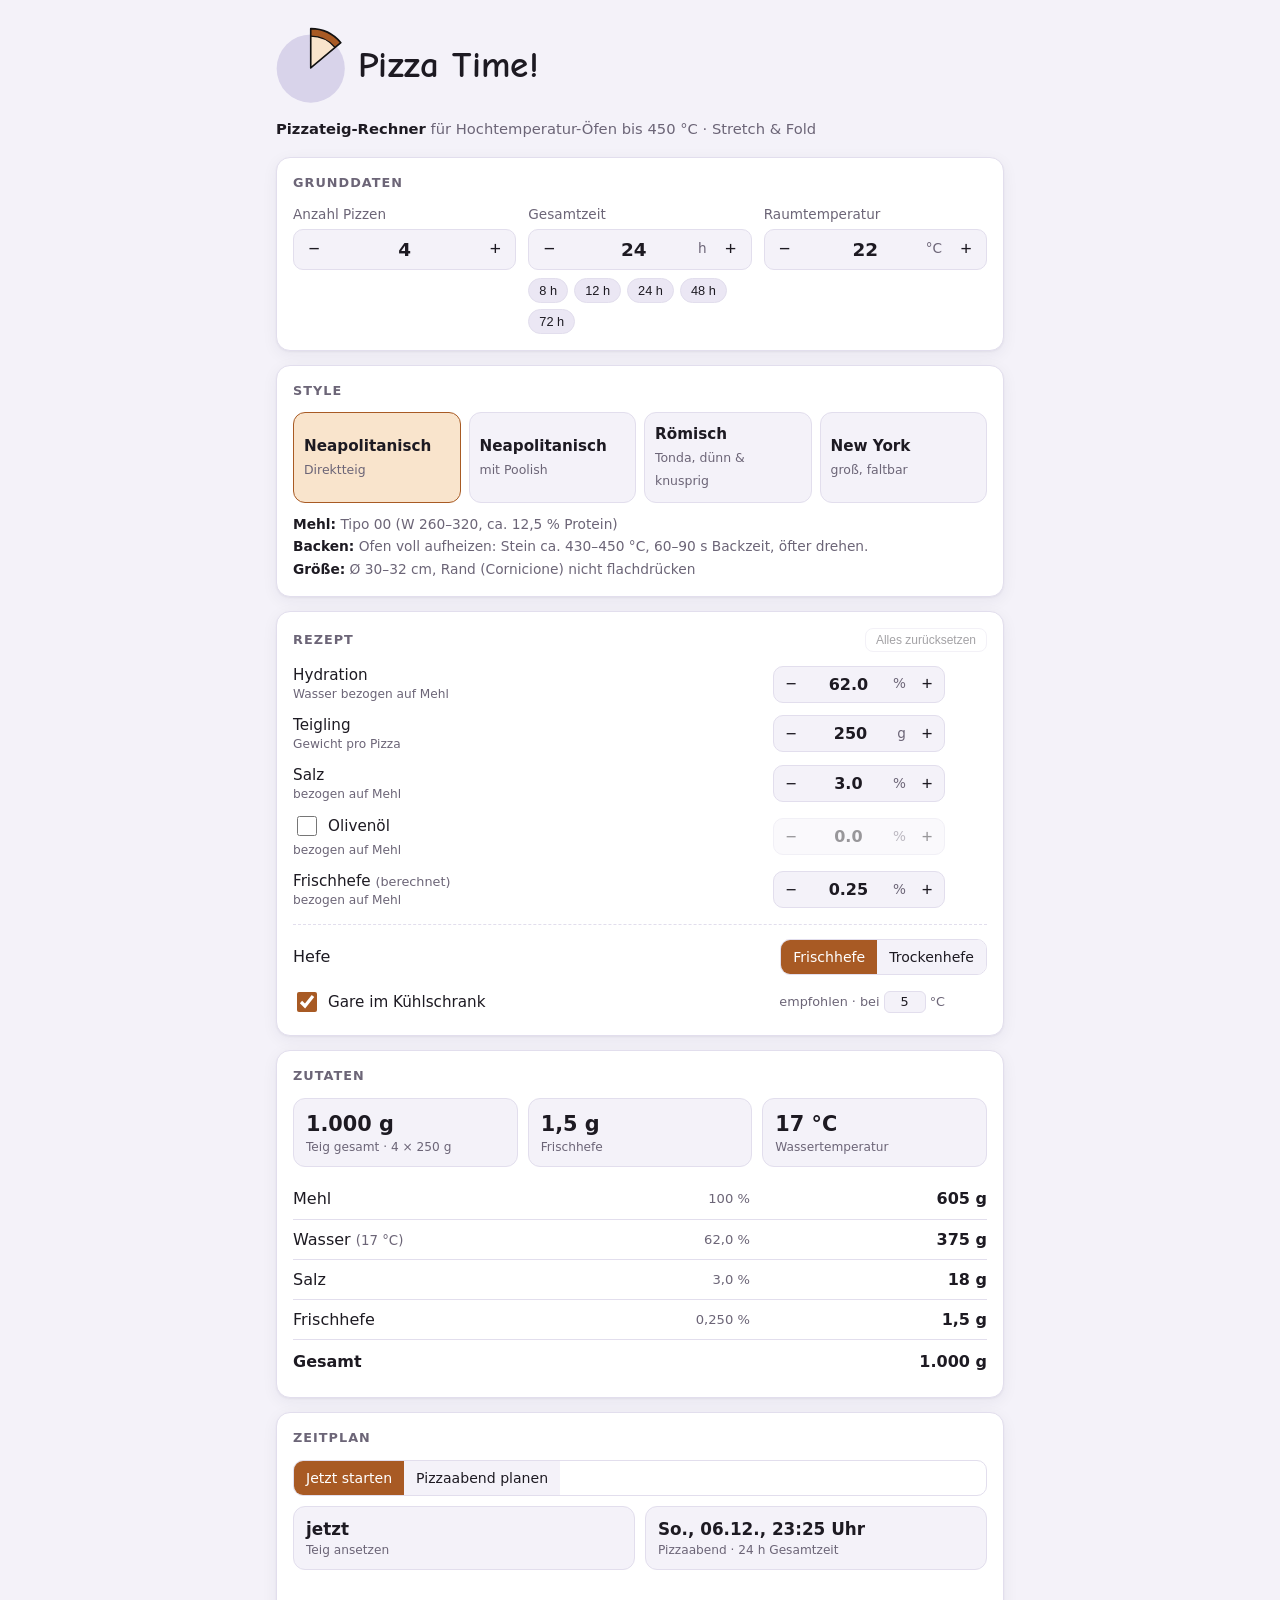
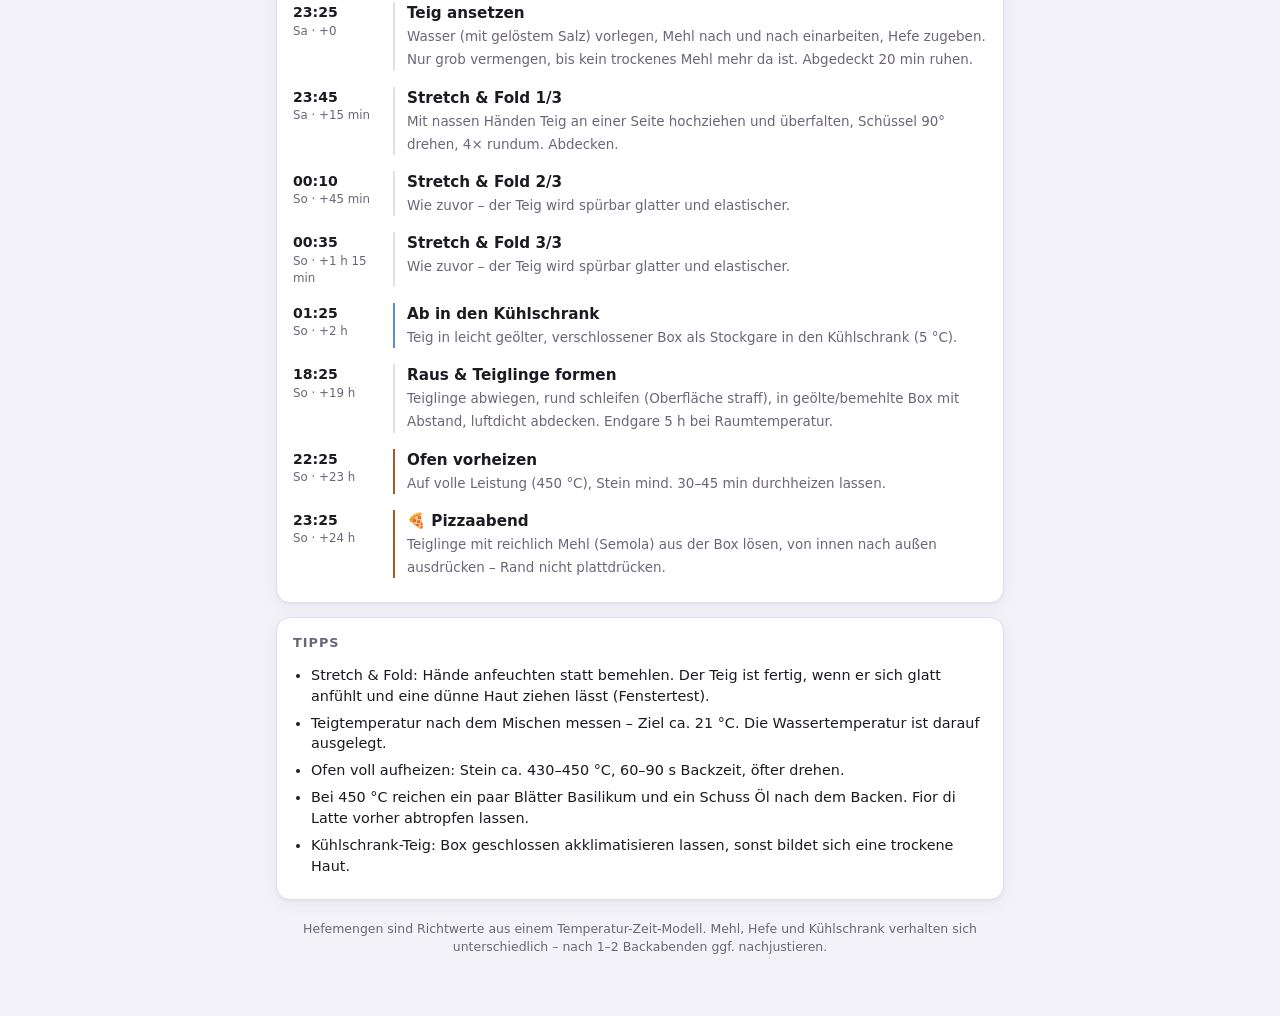
==== commit c459a9d3: "Add +/- steppers to recipe fields, rename duration to Gesamtzeit Co-Authored-By: Claude Opus 5.5 <no" ====
--- a/index.html
+++ b/index.html
@@ -61,11 +61,15 @@
 .styleinfo{margin-top:12px;font-size:.86rem;color:var(--muted);display:grid;gap:3px}
 .styleinfo strong{color:var(--ink);font-weight:600}
 .rows{display:grid;gap:10px}
-.row{display:grid;grid-template-columns:1fr 150px 34px;align-items:center;gap:8px}
+.row{display:grid;grid-template-columns:1fr 172px 34px;align-items:center;gap:8px}
 .row .name{font-size:.95rem}
 .row .name small{display:block;color:var(--muted);font-size:.76rem}
 .row .in{display:flex;align-items:center;border:1px solid var(--line);border-radius:10px;background:var(--bg);overflow:hidden}
-.row .in input{width:100%;border:0;background:transparent;color:var(--ink);font:600 1rem system-ui,sans-serif;padding:8px 6px 8px 10px;text-align:right}
+.row .in input{width:100%;min-width:0;border:0;background:transparent;color:var(--ink);font:600 1rem system-ui,sans-serif;padding:8px 2px;text-align:center;-moz-appearance:textfield}
+.row .in button{border:0;background:transparent;color:var(--ink);width:34px;align-self:stretch;font-size:1.15rem;cursor:pointer;flex:none}
+.row .in button:active{background:var(--chip)}
+.row .in button:disabled{cursor:default}
+@media (max-width:440px){.row{grid-template-columns:1fr 140px 28px;gap:6px}.row .in button{width:28px}.reset{width:28px}}
 .row.changed .in{border-color:var(--warn);background:var(--warn-soft)}
 .reset{border:0;background:transparent;color:var(--warn);font-size:1.1rem;cursor:pointer;visibility:hidden;width:34px;height:34px;border-radius:8px}
 .row.changed .reset{visibility:visible}
@@ -121,7 +125,7 @@
         <div class="stepper"><button data-step="n" data-d="-1" aria-label="weniger">−</button><input id="n" type="number" inputmode="numeric" min="1" max="50"><button data-step="n" data-d="1" aria-label="mehr">+</button></div>
       </div>
       <div>
-        <label class="f" for="h">Dauer bis Pizzaabend</label>
+        <label class="f" for="h">Gesamtzeit</label>
         <div class="stepper"><button data-step="h" data-d="-1" aria-label="weniger">−</button><input id="h" type="number" inputmode="decimal" min="3" max="120" step="0.5"><span class="unit">h</span><button data-step="h" data-d="1" aria-label="mehr">+</button></div>
         <div class="chips" id="hchips"></div>
       </div>
@@ -353,8 +357,8 @@
 }
 
 const ROWS = [
-  {k:'hyd', name:'Hydration', unit:'%', step:0.5, dec:1, help:'Wasser bezogen auf Mehl'},
-  {k:'ball', name:'Teigling', unit:'g', step:5, dec:0, help:'Gewicht pro Pizza'},
+  {k:'hyd', name:'Hydration', unit:'%', step:1, dec:1, help:'Wasser bezogen auf Mehl'},
+  {k:'ball', name:'Teigling', unit:'g', step:10, dec:0, help:'Gewicht pro Pizza'},
   {k:'salt', name:'Salz', unit:'%', step:0.1, dec:1, help:'bezogen auf Mehl'},
   {k:'oil', name:'Olivenöl', unit:'%', step:0.5, dec:1, help:'bezogen auf Mehl', toggle:'oilOn'},
   {k:'poolish', name:'Poolish-Anteil', unit:'%', step:5, dec:0, help:'Anteil am Gesamtmehl (100 % Hydration)', only:'poolish'},
@@ -375,8 +379,8 @@
     const disabled = x.toggle && !r.oilOn;
     const shown = x.k==='yeast' ? (+v).toFixed(v<0.1?3:2) : fmt(+v, x.dec).replace(/\./g,'').replace(',', '.');
     return `<div class="row ${changed?'changed':''}">
-      <div class="name">${name}<small>${help}${changed?` · Vorschlag: ${x.k==='yeast'? (+r.sug[x.k]).toString().replace('.',',') : fmt(r.sug[x.k],x.dec)} ${x.unit}`:''}</small></div>
-      <div class="in" style="${disabled?'opacity:.45':''}"><input type="number" inputmode="decimal" step="${x.step}" data-k="${x.k}" value="${shown}" ${disabled?'disabled':''}><span class="unit">${x.unit}&nbsp;</span></div>
+      <div class="name">${name}<small>${help}${changed?`<br>Vorschlag: ${x.k==='yeast'? (+r.sug[x.k]).toString().replace('.',',') : fmt(r.sug[x.k],x.dec)} ${x.unit}`:''}</small></div>
+      <div class="in" style="${disabled?'opacity:.45':''}"><button data-rstep="${x.k}" data-d="-1" aria-label="${x.name} weniger" ${disabled?'disabled':''}>−</button><input type="number" inputmode="decimal" step="${x.step}" data-k="${x.k}" value="${shown}" ${disabled?'disabled':''}><span class="unit">&nbsp;${x.unit}</span><button data-rstep="${x.k}" data-d="1" aria-label="${x.name} mehr" ${disabled?'disabled':''}>+</button></div>
       <button class="reset" data-reset="${x.k}${x.toggle?','+x.toggle:''}" title="Vorschlag wiederherstellen">↺</button>
     </div>`;
   }).join('');
@@ -550,7 +554,7 @@
   $('targetWrap').style.display = planned ? '' : 'none';
   if (planned && document.activeElement!==$('target')) $('target').value = toLocal(S.target);
   const st=startMs(), end=st+S.h*3600e3;
-  $('plansum').innerHTML = `<div class="kpi"><div class="v">${planned?fmtDT(st):'jetzt'}</div><div class="l">Teig ansetzen</div></div><div class="kpi"><div class="v">${fmtDT(end)}</div><div class="l">Pizzaabend · ${fmt(S.h,S.h%1?1:0)} h Teigführung</div></div>`;
+  $('plansum').innerHTML = `<div class="kpi"><div class="v">${planned?fmtDT(st):'jetzt'}</div><div class="l">Teig ansetzen</div></div><div class="kpi"><div class="v">${fmtDT(end)}</div><div class="l">Pizzaabend · ${fmt(S.h,S.h%1?1:0)} h Gesamtzeit</div></div>`;
   let n='';
   if (planned && st < Date.now()-5*60e3){
     const avail = Math.floor((S.target-Date.now())/1800e3)/2;
@@ -572,11 +576,24 @@
 
 /* ---------- Events ---------- */
 const LIM = {n:[1,50], h:[3,120], rt:[14,32]};
+const RLIM = {hyd:[45,90], ball:[100,600], salt:[0,5], oil:[0,15], poolish:[10,100], yeast:[0.001,5]};
+function stepRow(k, d){
+  const r=compute(), cur=+r.val(k), row=ROWS.find(x=>x.k===k);
+  let v;
+  if (k==='yeast'){ // relativ ±5 %, auf 2 signifikante Stellen
+    v=+(cur*(d>0?1.05:0.95)).toPrecision(2);
+    if (v===cur){ const u=Math.pow(10,Math.floor(Math.log10(cur))-1); v=+(cur+d*u).toPrecision(2); }
+  } else v=Math.round((cur+d*row.step)/row.step)*row.step;
+  v=+clamp(v,...RLIM[k]).toFixed(4);
+  if (Math.abs(v-r.sug[k])<1e-9) delete S.ov[k]; else S.ov[k]=v;
+  render();
+}
 function setBase(k,v){ if (isNaN(v)) return; S[k]=clamp(v,...LIM[k]); render(); }
 
 document.addEventListener('click', e=>{
   const b=e.target.closest('button'); if(!b) return;
-  if (b.dataset.step){ const k=b.dataset.step, step=k==='h'&&S.h>=24?6:1; setBase(k, +S[k] + (+b.dataset.d)*step); }
+  if (b.dataset.rstep){ stepRow(b.dataset.rstep, +b.dataset.d); }
+  else if (b.dataset.step){ const k=b.dataset.step, step=k==='h'&&S.h>=24?6:1; setBase(k, +S[k] + (+b.dataset.d)*step); }
   else if (b.dataset.style){ if (S.style!==b.dataset.style){ S.style=b.dataset.style; S.ov={}; } render(); }
   else if (b.dataset.h){ setBase('h', +b.dataset.h); }
   else if (b.dataset.reset){ b.dataset.reset.split(',').forEach(k=>delete S.ov[k]); render(); }
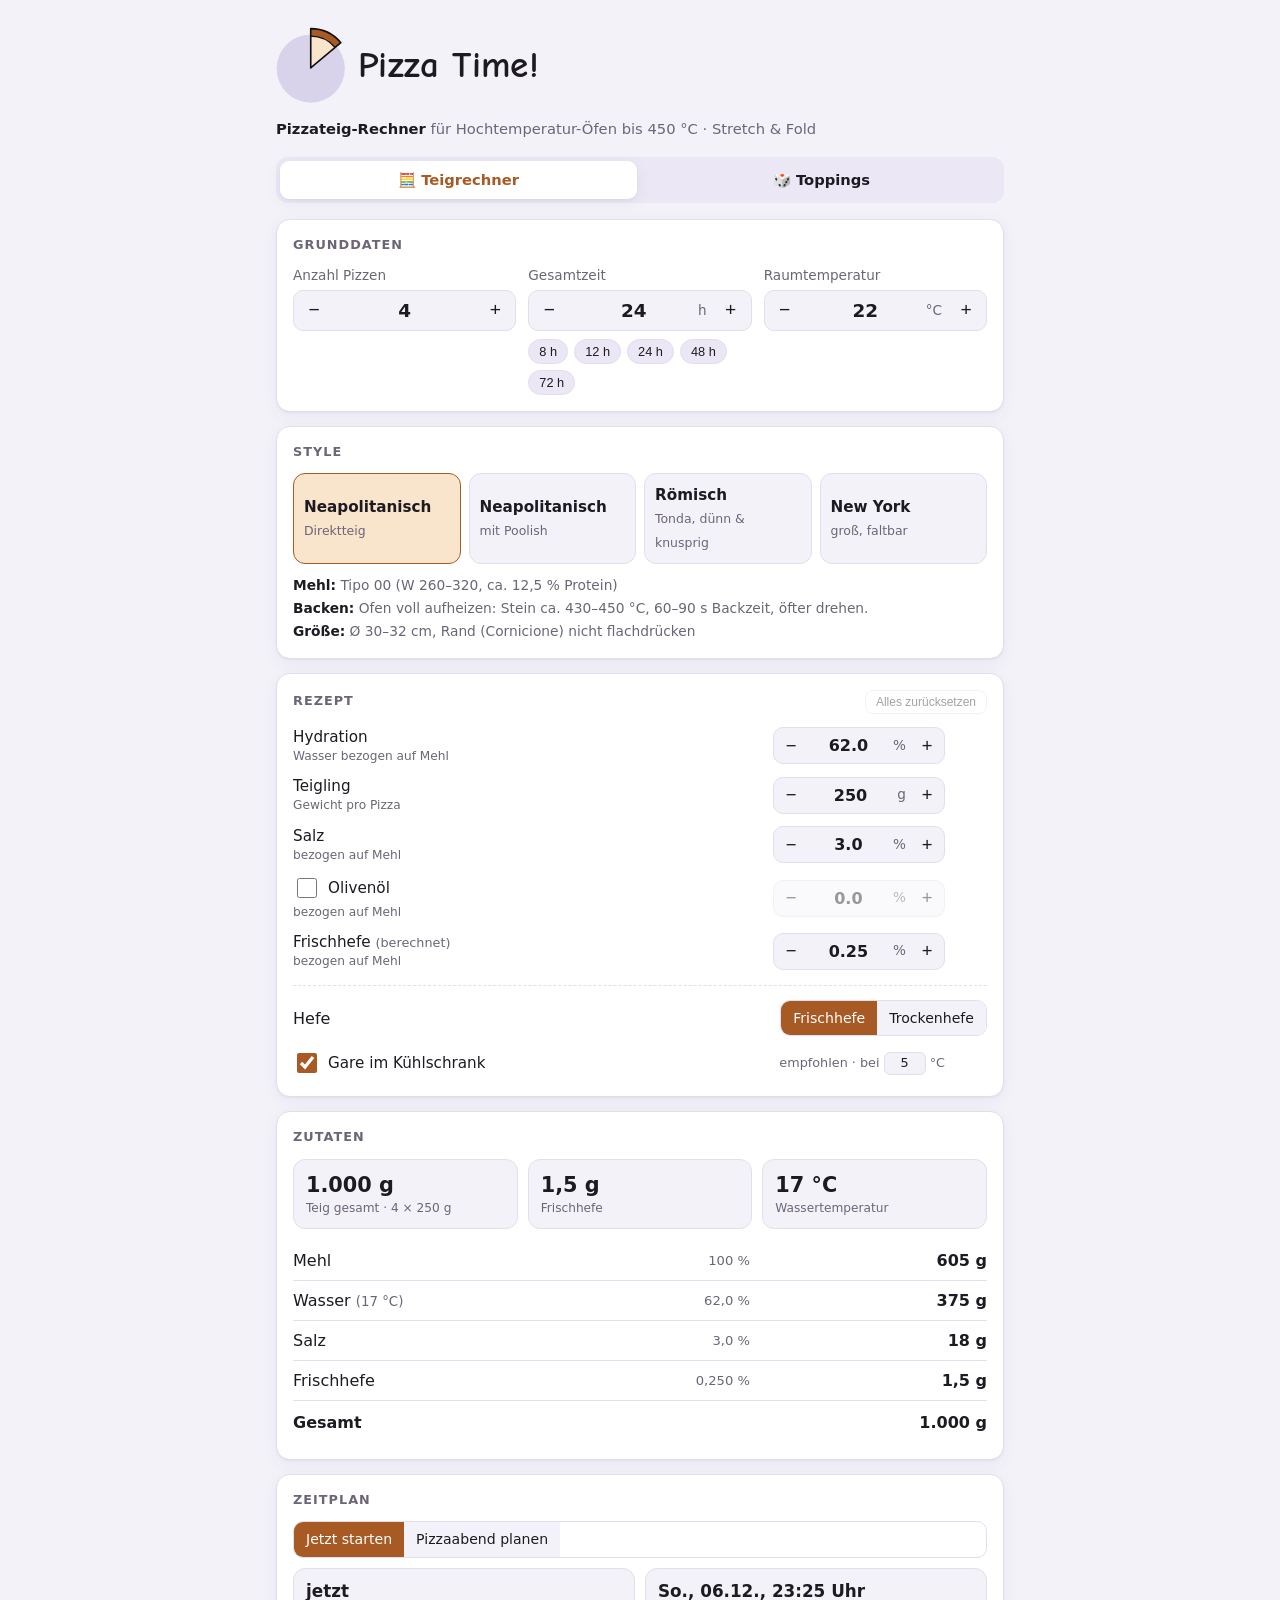
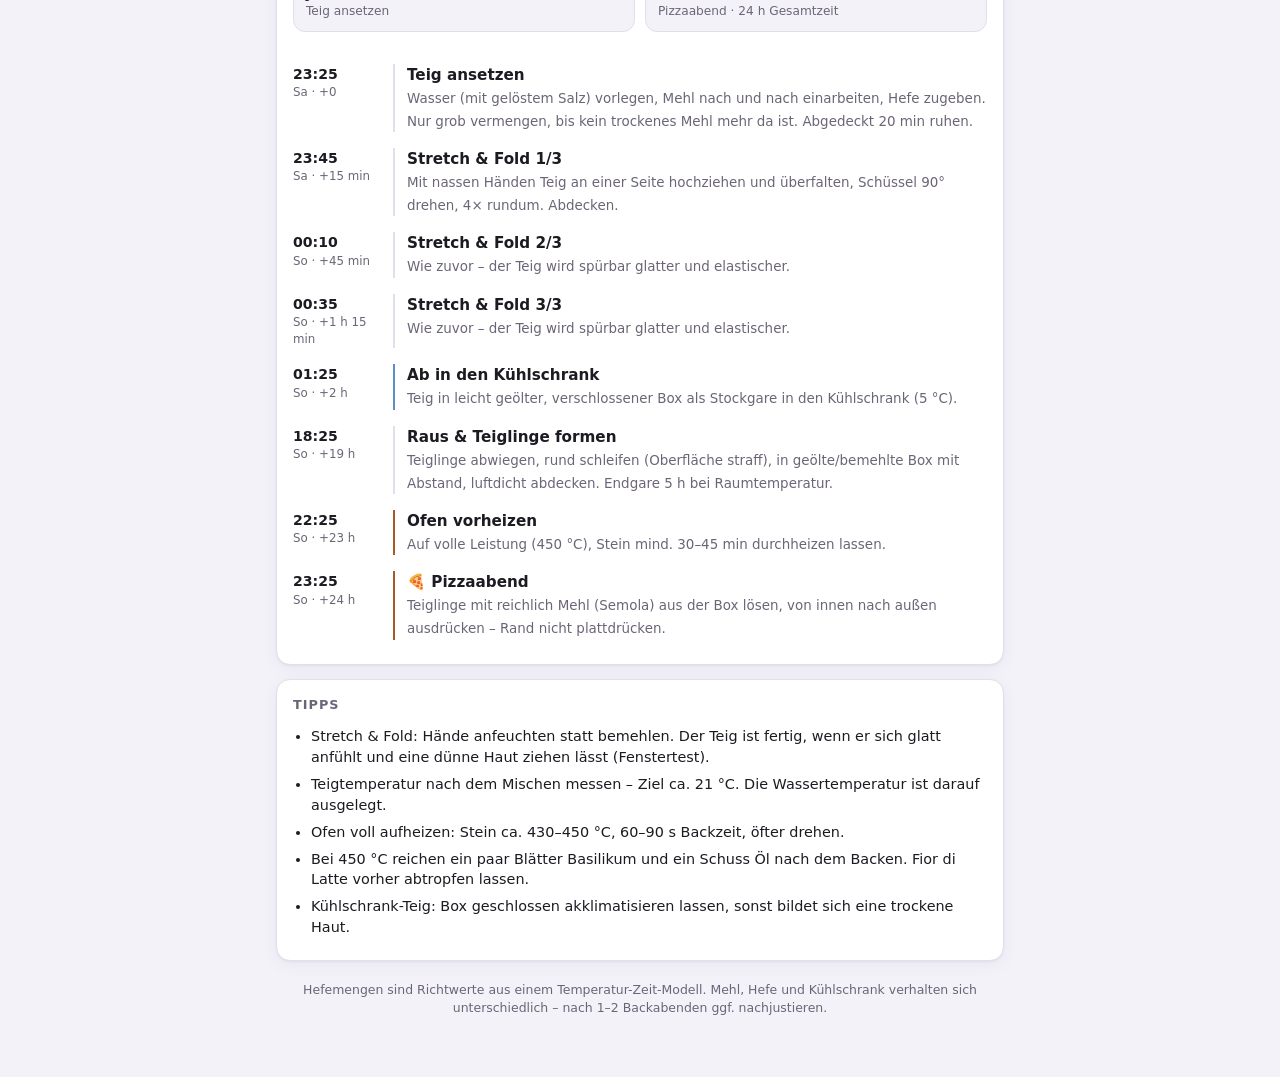
==== commit a9873d12: "Add topping generator page and shared stylesheet Co-Authored-By: Claude Opus 5.5 <noreply@anthropic." ====
--- a/index.html
+++ b/index.html
@@ -9,106 +9,7 @@
 <link rel="preconnect" href="https://fonts.googleapis.com">
 <link href="https://fonts.googleapis.com/css2?family=Comic+Neue:wght@700&display=swap" rel="stylesheet">
 <link rel="apple-touch-icon" href="icon.png">
-<style>
-:root{
-  --bg:#f4f2f9; --card:#ffffff; --ink:#1d1a22; --muted:#6c6577; --line:#e2deed; --lav:#d8d3ea;
-  --accent:#a85a24; --accent-ink:#fff; --accent-soft:#f9e4cc; --ok:#4c7a3d; --warn:#a85a24; --warn-soft:#fbeedd;
-  --chip:#ebe7f4; --shadow:0 1px 2px rgba(40,30,70,.05),0 4px 16px rgba(40,30,70,.06);
-}
-@media (prefers-color-scheme:dark){
-  :root:not([data-theme="light"]){
-    --bg:#16141b; --card:#211e28; --ink:#f2eff7; --muted:#a59eb2; --line:#35303f; --lav:#d8d3ea;
-    --accent:#d98b4f; --accent-ink:#16141b; --accent-soft:#3b2a1e; --ok:#8cc07d; --warn:#e3a66a; --warn-soft:#33261b;
-    --chip:#2c2834; --shadow:none;
-  }
-}
-*{box-sizing:border-box}
-html,body{margin:0}
-body{background:var(--bg);color:var(--ink);font:16px/1.45 system-ui,-apple-system,"Segoe UI",Roboto,sans-serif;-webkit-font-smoothing:antialiased}
-.wrap{max-width:760px;margin:0 auto;padding:20px 16px 60px}
-header{display:flex;align-items:center;gap:14px;flex-wrap:wrap;margin:6px 0 18px}
-header h1{margin:0;line-height:0}
-header .logo{height:78px;width:auto;display:block}
-.brand{font:700 2.3rem/1 "Comic Neue","Comic Sans MS",cursive;letter-spacing:.01em;margin:0}
-header h1{display:flex;align-items:center;gap:12px}
-.plan{display:grid;gap:10px;margin-bottom:14px}
-.plansum{display:flex;gap:10px;flex-wrap:wrap}
-.plansum .kpi .v{font-size:1.05rem}
-.notice button{margin-left:6px}
-header p{margin:0;color:var(--muted);font-size:.92rem}
-.card{background:var(--card);border:1px solid var(--line);border-radius:14px;padding:16px;margin-bottom:14px;box-shadow:var(--shadow)}
-.card h2{font-size:.8rem;text-transform:uppercase;letter-spacing:.08em;color:var(--muted);margin:0 0 12px;display:flex;justify-content:space-between;align-items:center;gap:8px}
-.grid{display:grid;grid-template-columns:repeat(3,1fr);gap:12px}
-@media (max-width:620px){.grid{grid-template-columns:1fr}}
-label.f{display:block;font-size:.85rem;color:var(--muted);margin-bottom:4px}
-.stepper{display:flex;align-items:stretch;border:1px solid var(--line);border-radius:10px;overflow:hidden;background:var(--bg)}
-.stepper button{border:0;background:transparent;color:var(--ink);width:40px;font-size:1.2rem;cursor:pointer}
-.stepper button:active{background:var(--chip)}
-.stepper input{flex:1;min-width:0;border:0;background:transparent;text-align:center;font:600 1.15rem system-ui,sans-serif;color:var(--ink);padding:9px 0;-moz-appearance:textfield}
-input::-webkit-outer-spin-button,input::-webkit-inner-spin-button{-webkit-appearance:none;margin:0}
-.unit{align-self:center;color:var(--muted);font-size:.85rem;padding-right:4px}
-.hint{font-size:.8rem;color:var(--muted);margin-top:5px}
-.chips{display:flex;gap:6px;flex-wrap:wrap;margin-top:8px}
-.chip{border:1px solid var(--line);background:var(--chip);color:var(--ink);border-radius:999px;padding:4px 10px;font-size:.8rem;cursor:pointer}
-.chip:hover{border-color:var(--accent)}
-input[type=datetime-local]{width:100%;border:1px solid var(--line);border-radius:10px;padding:8px;background:var(--bg);color:var(--ink);font:inherit;font-size:.9rem}
-.styles{display:grid;grid-template-columns:repeat(4,1fr);gap:8px}
-@media (max-width:620px){.styles{grid-template-columns:1fr 1fr}}
-.style{border:1.5px solid var(--line);background:var(--bg);border-radius:12px;padding:10px;text-align:left;cursor:pointer;color:var(--ink);font:inherit}
-.style b{display:block;font-size:.95rem}
-.style span{font-size:.78rem;color:var(--muted)}
-.style[aria-pressed=true]{border-color:var(--accent);background:var(--accent-soft)}
-.styleinfo{margin-top:12px;font-size:.86rem;color:var(--muted);display:grid;gap:3px}
-.styleinfo strong{color:var(--ink);font-weight:600}
-.rows{display:grid;gap:10px}
-.row{display:grid;grid-template-columns:1fr 172px 34px;align-items:center;gap:8px}
-.row .name{font-size:.95rem}
-.row .name small{display:block;color:var(--muted);font-size:.76rem}
-.row .in{display:flex;align-items:center;border:1px solid var(--line);border-radius:10px;background:var(--bg);overflow:hidden}
-.row .in input{width:100%;min-width:0;border:0;background:transparent;color:var(--ink);font:600 1rem system-ui,sans-serif;padding:8px 2px;text-align:center;-moz-appearance:textfield}
-.row .in button{border:0;background:transparent;color:var(--ink);width:34px;align-self:stretch;font-size:1.15rem;cursor:pointer;flex:none}
-.row .in button:active{background:var(--chip)}
-.row .in button:disabled{cursor:default}
-@media (max-width:440px){.row{grid-template-columns:1fr 140px 28px;gap:6px}.row .in button{width:28px}.reset{width:28px}}
-.row.changed .in{border-color:var(--warn);background:var(--warn-soft)}
-.reset{border:0;background:transparent;color:var(--warn);font-size:1.1rem;cursor:pointer;visibility:hidden;width:34px;height:34px;border-radius:8px}
-.row.changed .reset{visibility:visible}
-.reset:hover{background:var(--chip)}
-.toggle{display:flex;align-items:center;gap:8px;cursor:pointer;font-size:.95rem}
-.toggle input{width:20px;height:20px;accent-color:var(--accent)}
-.seg{display:inline-flex;border:1px solid var(--line);border-radius:10px;overflow:hidden}
-.seg button{border:0;background:var(--bg);color:var(--ink);padding:7px 12px;font:inherit;font-size:.88rem;cursor:pointer}
-.seg button[aria-pressed=true]{background:var(--accent);color:var(--accent-ink)}
-.btn-link{border:1px solid var(--line);background:transparent;color:var(--ink);border-radius:8px;padding:4px 10px;font-size:.75rem;cursor:pointer;text-transform:none;letter-spacing:0}
-.btn-link:disabled{opacity:.4;cursor:default}
-.sep{border:0;border-top:1px dashed var(--line);margin:4px 0}
-.notice{border-radius:10px;padding:9px 12px;font-size:.86rem;margin-top:10px;background:var(--warn-soft);color:var(--ink);border-left:3px solid var(--warn)}
-.notice.ok{border-left-color:var(--ok);background:var(--chip)}
-table{width:100%;border-collapse:collapse}
-td{padding:8px 0;border-bottom:1px solid var(--line);font-size:1rem}
-td.g{text-align:right;font-weight:700;font-variant-numeric:tabular-nums;white-space:nowrap}
-td.p{text-align:right;color:var(--muted);font-size:.82rem;width:70px;font-variant-numeric:tabular-nums}
-tr.total td{border-bottom:0;font-weight:700;padding-top:10px}
-h3{font-size:.95rem;margin:14px 0 2px}
-h3:first-child{margin-top:0}
-.sub{font-size:.8rem;color:var(--muted);margin:0 0 4px}
-.big{display:flex;gap:10px;flex-wrap:wrap;margin-bottom:12px}
-.kpi{flex:1;min-width:120px;background:var(--bg);border:1px solid var(--line);border-radius:12px;padding:10px 12px}
-.kpi .v{font-size:1.3rem;font-weight:700;font-variant-numeric:tabular-nums}
-.kpi .l{font-size:.76rem;color:var(--muted)}
-.tl{list-style:none;margin:0;padding:0;position:relative}
-.tl li{display:grid;grid-template-columns:88px 1fr;gap:12px;padding:8px 0;position:relative}
-.tl .t{font-variant-numeric:tabular-nums;font-weight:600;font-size:.88rem}
-.tl .t small{display:block;color:var(--muted);font-weight:400;font-size:.74rem}
-.tl .d{border-left:2px solid var(--line);padding-left:12px}
-.tl .d b{display:block;font-size:.95rem}
-.tl .d span{font-size:.84rem;color:var(--muted)}
-.tl li.cold .d{border-left-color:#5a8fc9}
-.tl li.hot .d{border-left-color:var(--accent)}
-.tips{margin:0;padding-left:18px;font-size:.9rem}
-.tips li{margin-bottom:6px}
-footer{color:var(--muted);font-size:.78rem;text-align:center;margin-top:20px}
-</style>
+<link rel="stylesheet" href="style.css">
 </head>
 <body>
 <div class="wrap">
@@ -116,6 +17,7 @@
     <h1><svg class="logo" viewBox="-106 -128 214 238" aria-hidden="true"><circle cx="0" cy="2" r="104" fill="var(--lav,#d8d3ea)"/><path d="M0,0 L0,-97 A97,97 0 0 1 74.3,-62.4 Z" fill="#f9e4cc"/><path d="M0,-97 L0,-120 A120,120 0 0 1 91.9,-77.1 L74.3,-62.4 A97,97 0 0 0 0,-97 Z" fill="#a85a24"/><path d="M74.3,-62.4 A97,97 0 0 0 0,-97" fill="none" stroke="#111" stroke-width="4"/><path d="M0,0 L0,-120 A120,120 0 0 1 91.9,-77.1 Z" fill="none" stroke="#111" stroke-width="5" stroke-linejoin="round"/></svg><span class="brand">Pizza Time!</span></h1>
     <p><b style="color:var(--ink)">Pizzateig-Rechner</b> für Hochtemperatur-Öfen bis 450 °C · Stretch &amp; Fold</p>
   </header>
+  <nav class="nav"><a href="./" aria-current="page">🧮 Teigrechner</a><a href="toppings.html">🎲 Toppings</a></nav>
 
   <section class="card">
     <h2>Grunddaten</h2>
--- a/style.css
+++ b/style.css
@@ -0,0 +1,102 @@
+:root{
+  --bg:#f4f2f9; --card:#ffffff; --ink:#1d1a22; --muted:#6c6577; --line:#e2deed; --lav:#d8d3ea;
+  --accent:#a85a24; --accent-ink:#fff; --accent-soft:#f9e4cc; --ok:#4c7a3d; --warn:#a85a24; --warn-soft:#fbeedd;
+  --chip:#ebe7f4; --shadow:0 1px 2px rgba(40,30,70,.05),0 4px 16px rgba(40,30,70,.06);
+}
+@media (prefers-color-scheme:dark){
+  :root:not([data-theme="light"]){
+    --bg:#16141b; --card:#211e28; --ink:#f2eff7; --muted:#a59eb2; --line:#35303f; --lav:#d8d3ea;
+    --accent:#d98b4f; --accent-ink:#16141b; --accent-soft:#3b2a1e; --ok:#8cc07d; --warn:#e3a66a; --warn-soft:#33261b;
+    --chip:#2c2834; --shadow:none;
+  }
+}
+*{box-sizing:border-box}
+html,body{margin:0}
+body{background:var(--bg);color:var(--ink);font:16px/1.45 system-ui,-apple-system,"Segoe UI",Roboto,sans-serif;-webkit-font-smoothing:antialiased}
+.wrap{max-width:760px;margin:0 auto;padding:20px 16px 60px}
+header{display:flex;align-items:center;gap:14px;flex-wrap:wrap;margin:6px 0 18px}
+header h1{margin:0;line-height:0}
+header .logo{height:78px;width:auto;display:block}
+.brand{font:700 2.3rem/1 "Comic Neue","Comic Sans MS",cursive;letter-spacing:.01em;margin:0}
+header h1{display:flex;align-items:center;gap:12px}
+.plan{display:grid;gap:10px;margin-bottom:14px}
+.plansum{display:flex;gap:10px;flex-wrap:wrap}
+.plansum .kpi .v{font-size:1.05rem}
+.notice button{margin-left:6px}
+header p{margin:0;color:var(--muted);font-size:.92rem}
+.card{background:var(--card);border:1px solid var(--line);border-radius:14px;padding:16px;margin-bottom:14px;box-shadow:var(--shadow)}
+.card h2{font-size:.8rem;text-transform:uppercase;letter-spacing:.08em;color:var(--muted);margin:0 0 12px;display:flex;justify-content:space-between;align-items:center;gap:8px}
+.grid{display:grid;grid-template-columns:repeat(3,1fr);gap:12px}
+@media (max-width:620px){.grid{grid-template-columns:1fr}}
+label.f{display:block;font-size:.85rem;color:var(--muted);margin-bottom:4px}
+.stepper{display:flex;align-items:stretch;border:1px solid var(--line);border-radius:10px;overflow:hidden;background:var(--bg)}
+.stepper button{border:0;background:transparent;color:var(--ink);width:40px;font-size:1.2rem;cursor:pointer}
+.stepper button:active{background:var(--chip)}
+.stepper input{flex:1;min-width:0;border:0;background:transparent;text-align:center;font:600 1.15rem system-ui,sans-serif;color:var(--ink);padding:9px 0;-moz-appearance:textfield}
+input::-webkit-outer-spin-button,input::-webkit-inner-spin-button{-webkit-appearance:none;margin:0}
+.unit{align-self:center;color:var(--muted);font-size:.85rem;padding-right:4px}
+.hint{font-size:.8rem;color:var(--muted);margin-top:5px}
+.chips{display:flex;gap:6px;flex-wrap:wrap;margin-top:8px}
+.chip{border:1px solid var(--line);background:var(--chip);color:var(--ink);border-radius:999px;padding:4px 10px;font-size:.8rem;cursor:pointer}
+.chip:hover{border-color:var(--accent)}
+input[type=datetime-local]{width:100%;border:1px solid var(--line);border-radius:10px;padding:8px;background:var(--bg);color:var(--ink);font:inherit;font-size:.9rem}
+.styles{display:grid;grid-template-columns:repeat(4,1fr);gap:8px}
+@media (max-width:620px){.styles{grid-template-columns:1fr 1fr}}
+.style{border:1.5px solid var(--line);background:var(--bg);border-radius:12px;padding:10px;text-align:left;cursor:pointer;color:var(--ink);font:inherit}
+.style b{display:block;font-size:.95rem}
+.style span{font-size:.78rem;color:var(--muted)}
+.style[aria-pressed=true]{border-color:var(--accent);background:var(--accent-soft)}
+.styleinfo{margin-top:12px;font-size:.86rem;color:var(--muted);display:grid;gap:3px}
+.styleinfo strong{color:var(--ink);font-weight:600}
+.rows{display:grid;gap:10px}
+.row{display:grid;grid-template-columns:1fr 172px 34px;align-items:center;gap:8px}
+.row .name{font-size:.95rem}
+.row .name small{display:block;color:var(--muted);font-size:.76rem}
+.row .in{display:flex;align-items:center;border:1px solid var(--line);border-radius:10px;background:var(--bg);overflow:hidden}
+.row .in input{width:100%;min-width:0;border:0;background:transparent;color:var(--ink);font:600 1rem system-ui,sans-serif;padding:8px 2px;text-align:center;-moz-appearance:textfield}
+.row .in button{border:0;background:transparent;color:var(--ink);width:34px;align-self:stretch;font-size:1.15rem;cursor:pointer;flex:none}
+.row .in button:active{background:var(--chip)}
+.row .in button:disabled{cursor:default}
+@media (max-width:440px){.row{grid-template-columns:1fr 140px 28px;gap:6px}.row .in button{width:28px}.reset{width:28px}}
+.row.changed .in{border-color:var(--warn);background:var(--warn-soft)}
+.reset{border:0;background:transparent;color:var(--warn);font-size:1.1rem;cursor:pointer;visibility:hidden;width:34px;height:34px;border-radius:8px}
+.row.changed .reset{visibility:visible}
+.reset:hover{background:var(--chip)}
+.toggle{display:flex;align-items:center;gap:8px;cursor:pointer;font-size:.95rem}
+.toggle input{width:20px;height:20px;accent-color:var(--accent)}
+.seg{display:inline-flex;border:1px solid var(--line);border-radius:10px;overflow:hidden}
+.seg button{border:0;background:var(--bg);color:var(--ink);padding:7px 12px;font:inherit;font-size:.88rem;cursor:pointer}
+.seg button[aria-pressed=true]{background:var(--accent);color:var(--accent-ink)}
+.btn-link{border:1px solid var(--line);background:transparent;color:var(--ink);border-radius:8px;padding:4px 10px;font-size:.75rem;cursor:pointer;text-transform:none;letter-spacing:0}
+.btn-link:disabled{opacity:.4;cursor:default}
+.sep{border:0;border-top:1px dashed var(--line);margin:4px 0}
+.notice{border-radius:10px;padding:9px 12px;font-size:.86rem;margin-top:10px;background:var(--warn-soft);color:var(--ink);border-left:3px solid var(--warn)}
+.notice.ok{border-left-color:var(--ok);background:var(--chip)}
+table{width:100%;border-collapse:collapse}
+td{padding:8px 0;border-bottom:1px solid var(--line);font-size:1rem}
+td.g{text-align:right;font-weight:700;font-variant-numeric:tabular-nums;white-space:nowrap}
+td.p{text-align:right;color:var(--muted);font-size:.82rem;width:70px;font-variant-numeric:tabular-nums}
+tr.total td{border-bottom:0;font-weight:700;padding-top:10px}
+h3{font-size:.95rem;margin:14px 0 2px}
+h3:first-child{margin-top:0}
+.sub{font-size:.8rem;color:var(--muted);margin:0 0 4px}
+.big{display:flex;gap:10px;flex-wrap:wrap;margin-bottom:12px}
+.kpi{flex:1;min-width:120px;background:var(--bg);border:1px solid var(--line);border-radius:12px;padding:10px 12px}
+.kpi .v{font-size:1.3rem;font-weight:700;font-variant-numeric:tabular-nums}
+.kpi .l{font-size:.76rem;color:var(--muted)}
+.tl{list-style:none;margin:0;padding:0;position:relative}
+.tl li{display:grid;grid-template-columns:88px 1fr;gap:12px;padding:8px 0;position:relative}
+.tl .t{font-variant-numeric:tabular-nums;font-weight:600;font-size:.88rem}
+.tl .t small{display:block;color:var(--muted);font-weight:400;font-size:.74rem}
+.tl .d{border-left:2px solid var(--line);padding-left:12px}
+.tl .d b{display:block;font-size:.95rem}
+.tl .d span{font-size:.84rem;color:var(--muted)}
+.tl li.cold .d{border-left-color:#5a8fc9}
+.tl li.hot .d{border-left-color:var(--accent)}
+.tips{margin:0;padding-left:18px;font-size:.9rem}
+.tips li{margin-bottom:6px}
+footer{color:var(--muted);font-size:.78rem;text-align:center;margin-top:20px}
+/* Navigation */
+.nav{display:flex;gap:6px;margin:0 0 16px;background:var(--chip);padding:4px;border-radius:12px}
+.nav a{flex:1;text-align:center;text-decoration:none;color:var(--ink);padding:8px 10px;border-radius:9px;font-size:.92rem;font-weight:600}
+.nav a[aria-current=page]{background:var(--card);box-shadow:var(--shadow);color:var(--accent)}
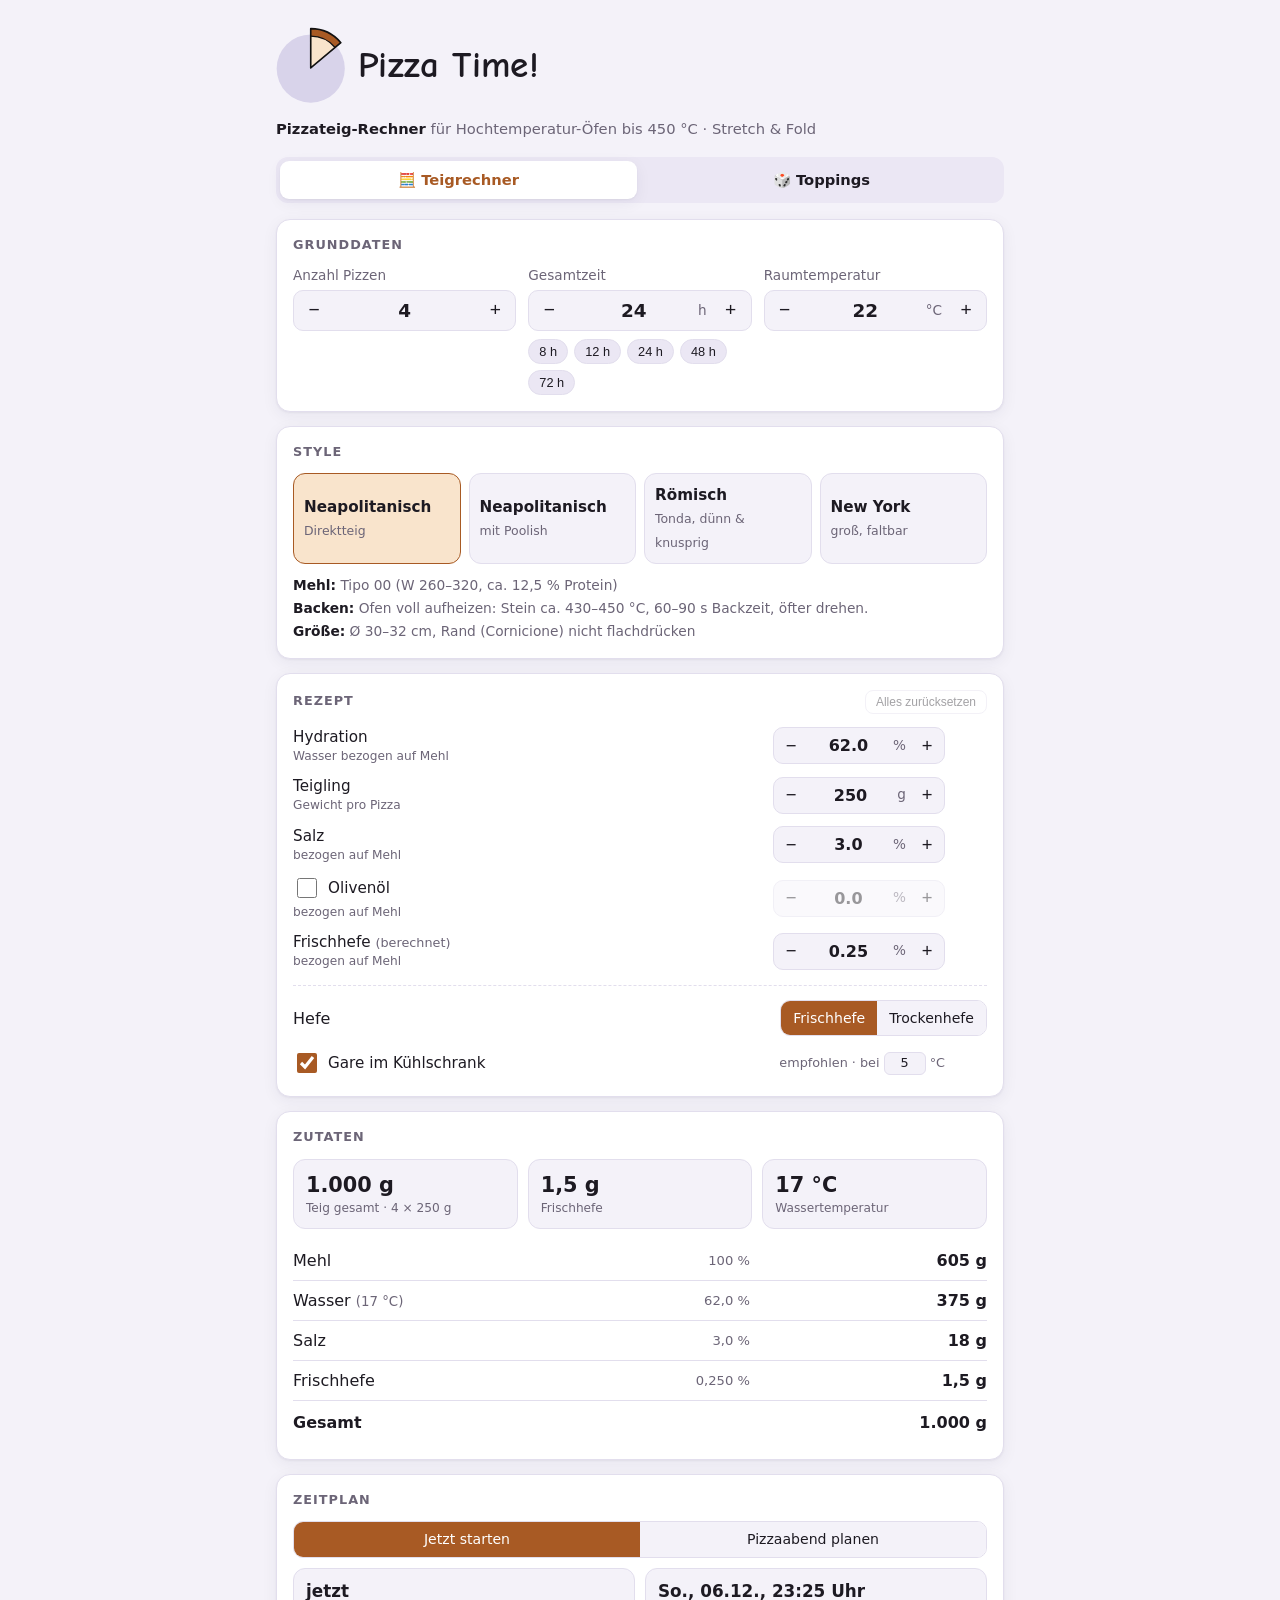
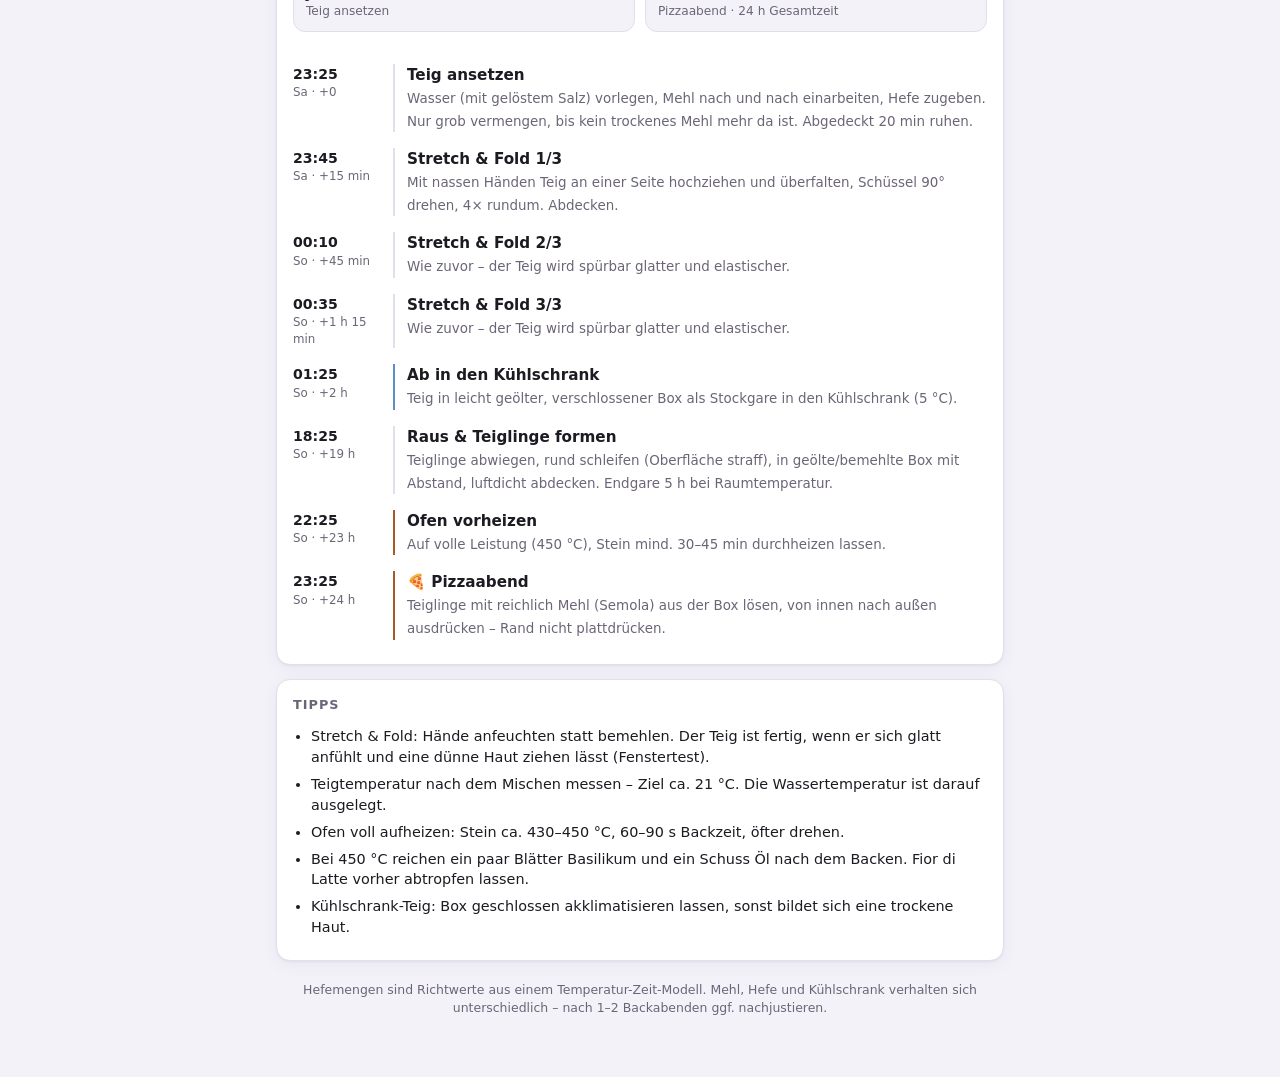
==== commit e72eeba7: "Plan mode buttons share full width Co-Authored-By: Claude Opus 5.5 <noreply@anthropic.com> Claude-Se" ====
--- a/index.html
+++ b/index.html
@@ -73,7 +73,7 @@
   <section class="card">
     <h2>Zeitplan</h2>
     <div class="plan">
-      <div class="seg" id="planMode"><button data-v="now">Jetzt starten</button><button data-v="target">Pizzaabend planen</button></div>
+      <div class="seg full" id="planMode"><button data-v="now">Jetzt starten</button><button data-v="target">Pizzaabend planen</button></div>
       <div id="targetWrap"><label class="f" for="target">Pizzaabend um</label><input id="target" type="datetime-local"></div>
       <div class="plansum" id="plansum"></div>
       <div id="planNotice"></div>
--- a/style.css
+++ b/style.css
@@ -100,3 +100,4 @@
 .nav{display:flex;gap:6px;margin:0 0 16px;background:var(--chip);padding:4px;border-radius:12px}
 .nav a{flex:1;text-align:center;text-decoration:none;color:var(--ink);padding:8px 10px;border-radius:9px;font-size:.92rem;font-weight:600}
 .nav a[aria-current=page]{background:var(--card);box-shadow:var(--shadow);color:var(--accent)}
+.seg.full{display:flex}.seg.full button{flex:1}
